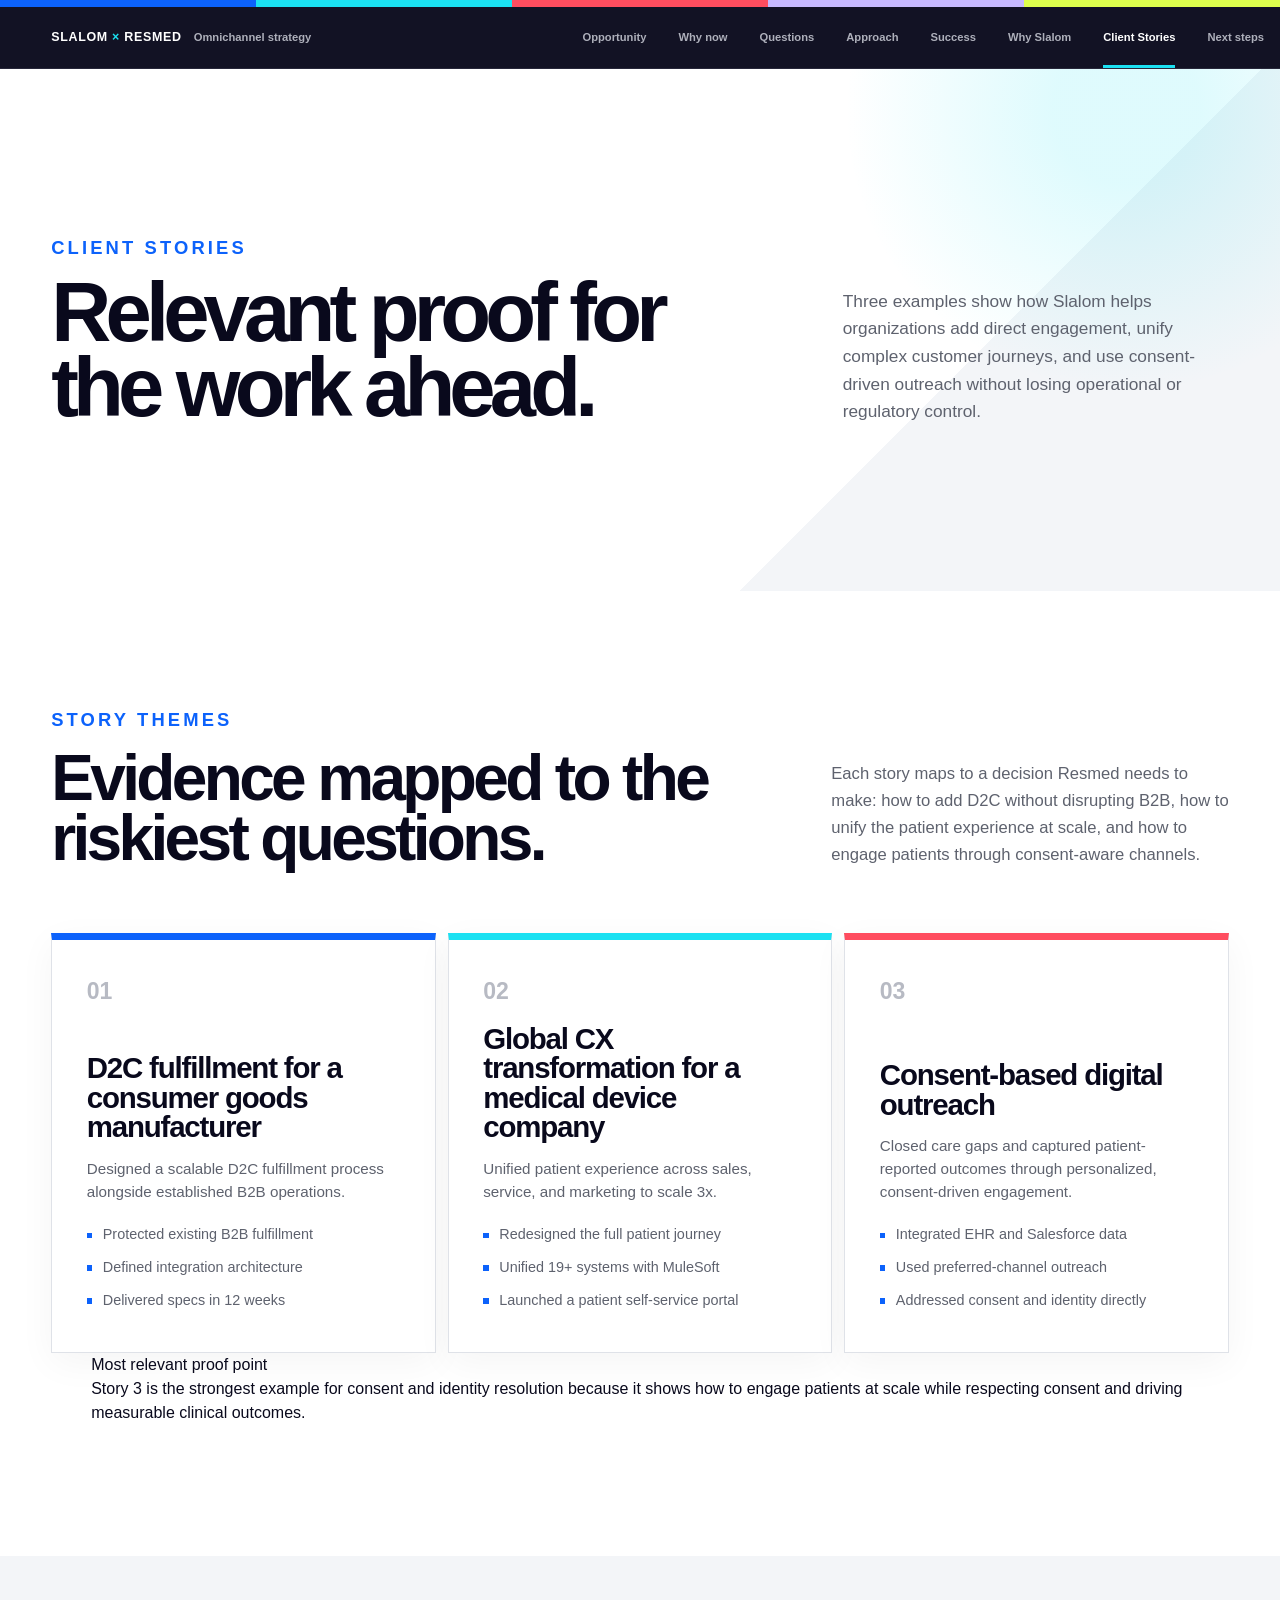
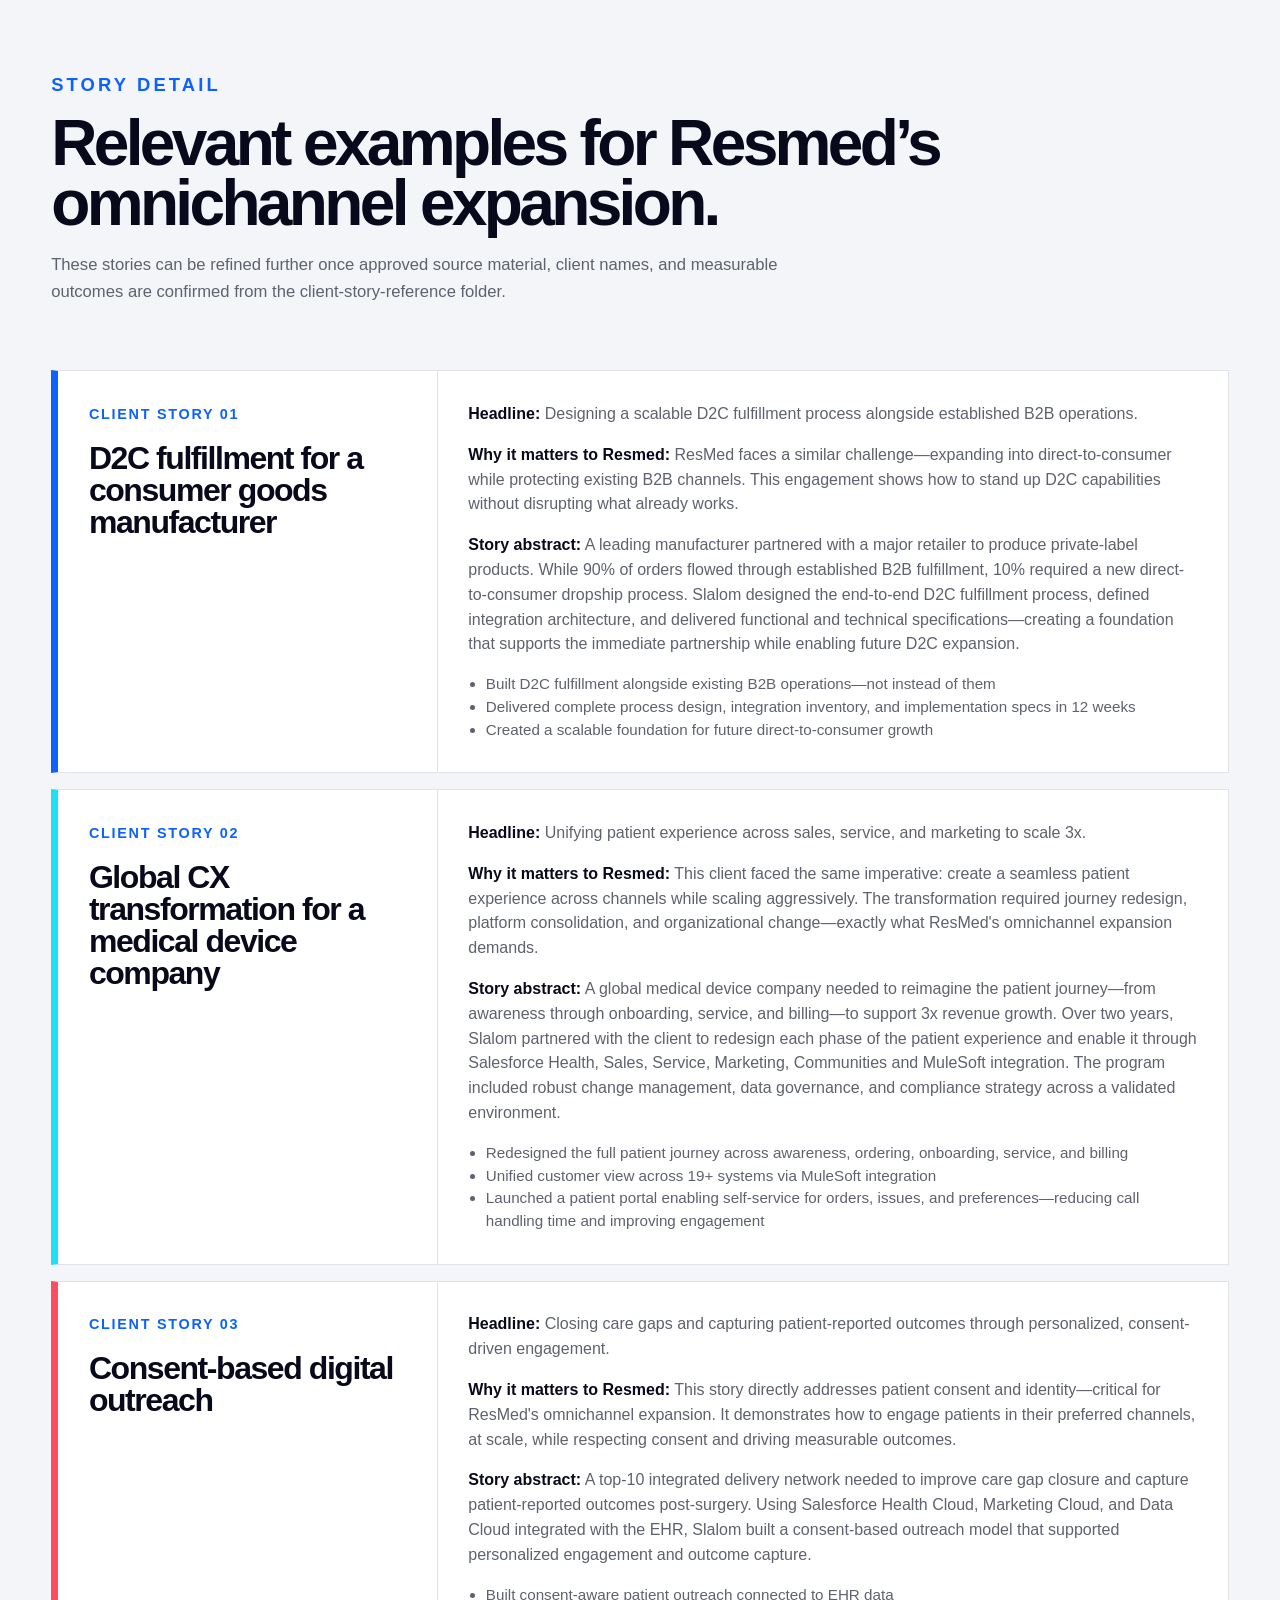
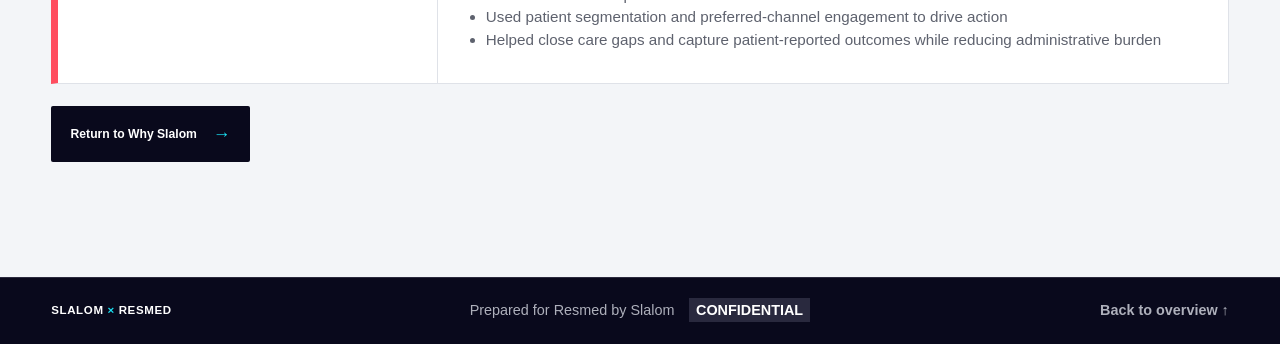
==== client-stories.html @ 2d3248ee "Added client stories section - stubbed in." ====
<!doctype html>
<html lang="en">
  <head>
    <meta charset="UTF-8" />
    <meta name="viewport" content="width=device-width, initial-scale=1.0" />
    <meta name="theme-color" content="#09091c" />
    <link rel="icon" href="og.png" type="image/png" />
    <meta
      name="description"
      content="Relevant Slalom client stories for Resmed's omnichannel sleep health strategy."
    />
    <meta property="og:title" content="Client Stories | Resmed Omnichannel Strategy" />
    <meta
      property="og:description"
      content="Relevant Slalom experience in identity, consent, direct engagement, and connected patient journeys."
    />
    <meta property="og:type" content="website" />
    <meta property="og:image" content="og.png" />
    <meta name="twitter:card" content="summary_large_image" />
    <meta name="twitter:title" content="Client Stories | Resmed Omnichannel Strategy" />
    <meta
      name="twitter:description"
      content="Relevant Slalom experience in identity, consent, direct engagement, and connected patient journeys."
    />
    <meta name="twitter:image" content="og.png" />
    <title>Client Stories | Resmed Omnichannel Strategy</title>
    <link rel="stylesheet" href="styles.css" />
  </head>
  <body>
    <a class="skip-link" href="#main-content">Skip to content</a>
    <div class="brand-bars" aria-hidden="true"><i></i><i></i><i></i><i></i><i></i></div>
    <div class="scroll-progress" aria-hidden="true"><span></span></div>

    <header class="site-header">
      <a class="brand-lockup" href="index.html#opportunity" aria-label="Slalom and Resmed proposal home">
        <strong>Slalom <span>×</span> Resmed</strong>
        <small>Omnichannel strategy</small>
      </a>
      <nav class="site-nav" aria-label="Proposal sections">
        <a href="index.html#opportunity">Opportunity</a>
        <a href="index.html#why-now">Why now</a>
        <a href="index.html#strategic-questions">Questions</a>
        <a href="index.html#approach">Approach</a>
        <a href="index.html#success">Success</a>
        <a href="index.html#why-slalom">Why Slalom</a>
        <a href="#client-stories" class="active">Client Stories</a>
        <a href="index.html#next-steps">Next steps</a>
      </nav>
    </header>

    <main id="main-content">
      <section class="stories-hero section" id="client-stories" data-section>
        <div class="shell stories-hero-grid">
          <div class="reveal">
            <p class="eyebrow">Client stories</p>
            <h1>Relevant proof for the work ahead.</h1>
          </div>
          <p class="stories-hero-lede reveal">
            Three examples show how Slalom helps organizations add direct engagement, unify complex customer journeys, and use consent-driven outreach without losing operational or regulatory control.
          </p>
        </div>
      </section>

      <section class="section story-index">
        <div class="shell">
          <header class="section-heading section-heading-wide reveal">
            <div><p class="eyebrow">Story themes</p><h2>Evidence mapped to the riskiest questions.</h2></div>
            <p>Each story maps to a decision Resmed needs to make: how to add D2C without disrupting B2B, how to unify the patient experience at scale, and how to engage patients through consent-aware channels.</p>
          </header>

          <div class="story-card-grid reveal">
            <article class="story-card">
              <span>01</span>
              <h3>D2C fulfillment for a consumer goods manufacturer</h3>
              <p>Designed a scalable D2C fulfillment process alongside established B2B operations.</p>
              <ul>
                <li>Protected existing B2B fulfillment</li>
                <li>Defined integration architecture</li>
                <li>Delivered specs in 12 weeks</li>
              </ul>
            </article>
            <article class="story-card">
              <span>02</span>
              <h3>Global CX transformation for a medical device company</h3>
              <p>Unified patient experience across sales, service, and marketing to scale 3x.</p>
              <ul>
                <li>Redesigned the full patient journey</li>
                <li>Unified 19+ systems with MuleSoft</li>
                <li>Launched a patient self-service portal</li>
              </ul>
            </article>
            <article class="story-card">
              <span>03</span>
              <h3>Consent-based digital outreach</h3>
              <p>Closed care gaps and captured patient-reported outcomes through personalized, consent-driven engagement.</p>
              <ul>
                <li>Integrated EHR and Salesforce data</li>
                <li>Used preferred-channel outreach</li>
                <li>Addressed consent and identity directly</li>
              </ul>
            </article>
          </div>

          <blockquote class="story-callout reveal">
            <span>Most relevant proof point</span>
            <p>Story 3 is the strongest example for consent and identity resolution because it shows how to engage patients at scale while respecting consent and driving measurable clinical outcomes.</p>
          </blockquote>
        </div>
      </section>

      <section class="section story-template">
        <div class="shell">
          <header class="section-heading reveal">
            <p class="eyebrow">Story detail</p>
            <h2>Relevant examples for Resmed’s omnichannel expansion.</h2>
            <p>These stories can be refined further once approved source material, client names, and measurable outcomes are confirmed from the client-story-reference folder.</p>
          </header>

          <div class="story-detail-list">
            <article class="story-detail reveal">
              <header><span>Client story 01</span><h3>D2C fulfillment for a consumer goods manufacturer</h3></header>
              <div>
                <p><b>Headline:</b> Designing a scalable D2C fulfillment process alongside established B2B operations.</p>
                <p><b>Why it matters to Resmed:</b> ResMed faces a similar challenge—expanding into direct-to-consumer while protecting existing B2B channels. This engagement shows how to stand up D2C capabilities without disrupting what already works.</p>
                <p><b>Story abstract:</b> A leading manufacturer partnered with a major retailer to produce private-label products. While 90% of orders flowed through established B2B fulfillment, 10% required a new direct-to-consumer dropship process. Slalom designed the end-to-end D2C fulfillment process, defined integration architecture, and delivered functional and technical specifications—creating a foundation that supports the immediate partnership while enabling future D2C expansion.</p>
                <ul><li>Built D2C fulfillment alongside existing B2B operations—not instead of them</li><li>Delivered complete process design, integration inventory, and implementation specs in 12 weeks</li><li>Created a scalable foundation for future direct-to-consumer growth</li></ul>
              </div>
            </article>
            <article class="story-detail reveal">
              <header><span>Client story 02</span><h3>Global CX transformation for a medical device company</h3></header>
              <div>
                <p><b>Headline:</b> Unifying patient experience across sales, service, and marketing to scale 3x.</p>
                <p><b>Why it matters to Resmed:</b> This client faced the same imperative: create a seamless patient experience across channels while scaling aggressively. The transformation required journey redesign, platform consolidation, and organizational change—exactly what ResMed's omnichannel expansion demands.</p>
                <p><b>Story abstract:</b> A global medical device company needed to reimagine the patient journey—from awareness through onboarding, service, and billing—to support 3x revenue growth. Over two years, Slalom partnered with the client to redesign each phase of the patient experience and enable it through Salesforce Health, Sales, Service, Marketing, Communities and MuleSoft integration. The program included robust change management, data governance, and compliance strategy across a validated environment.</p>
                <ul><li>Redesigned the full patient journey across awareness, ordering, onboarding, service, and billing</li><li>Unified customer view across 19+ systems via MuleSoft integration</li><li>Launched a patient portal enabling self-service for orders, issues, and preferences—reducing call handling time and improving engagement</li></ul>
              </div>
            </article>
            <article class="story-detail reveal">
              <header><span>Client story 03</span><h3>Consent-based digital outreach</h3></header>
              <div>
                <p><b>Headline:</b> Closing care gaps and capturing patient-reported outcomes through personalized, consent-driven engagement.</p>
                <p><b>Why it matters to Resmed:</b> This story directly addresses patient consent and identity—critical for ResMed's omnichannel expansion. It demonstrates how to engage patients in their preferred channels, at scale, while respecting consent and driving measurable outcomes.</p>
                <p><b>Story abstract:</b> A top-10 integrated delivery network needed to improve care gap closure and capture patient-reported outcomes post-surgery. Using Salesforce Health Cloud, Marketing Cloud, and Data Cloud integrated with the EHR, Slalom built a consent-based outreach model that supported personalized engagement and outcome capture.</p>
                <ul><li>Built consent-aware patient outreach connected to EHR data</li><li>Used patient segmentation and preferred-channel engagement to drive action</li><li>Helped close care gaps and capture patient-reported outcomes while reducing administrative burden</li></ul>
              </div>
            </article>
          </div>

          <a class="button button-dark story-return" href="index.html#why-slalom">Return to Why Slalom <span aria-hidden="true">→</span></a>
        </div>
      </section>
    </main>

    <footer class="site-footer">
      <div class="shell">
        <strong>Slalom <span>×</span> Resmed</strong>
        <p>Prepared for Resmed by Slalom <i>Confidential</i></p>
        <a href="index.html#opportunity">Back to overview ↑</a>
      </div>
    </footer>

    <script src="script.js"></script>
  </body>
</html>
---- styles.css ----
:root {
  --ink: #09091c;
  --ink-soft: #232338;
  --blue: #0c62fb;
  --blue-dark: #002faf;
  --cyan: #1be1f2;
  --coral: #ff4d5f;
  --purple: #c7b9ff;
  --lime: #deff4d;
  --paper: #ffffff;
  --cloud: #f3f5f8;
  --line: #dfe2e8;
  --muted: #5e626e;
  --muted-light: #aeb0bb;
  --display: "Avenir Next", "Avenir Next LT Pro", Avenir, Inter, Arial, sans-serif;
  --body: "Avenir Next", "Avenir Next LT Pro", Avenir, Inter, Arial, sans-serif;
  --shell: 1480px;
  --gutter: clamp(1.25rem, 4vw, 4.75rem);
  --section: clamp(5.25rem, 9vw, 9rem);
  --shadow: 0 18px 50px rgba(9, 9, 28, 0.08);
}

*,
*::before,
*::after {
  box-sizing: border-box;
}

html {
  scroll-behavior: smooth;
  scroll-padding-top: 90px;
}

body {
  margin: 0;
  min-width: 320px;
  background: var(--paper);
  color: var(--ink);
  font-family: var(--body);
  line-height: 1.5;
  -webkit-font-smoothing: antialiased;
  text-rendering: optimizeLegibility;
}

body,
button {
  font-family: var(--body);
}

h1,
h2,
h3,
h4,
p,
blockquote,
dl,
dd,
ol,
ul {
  margin-top: 0;
}

h1,
h2,
h3,
h4 {
  font-family: var(--display);
}

a {
  color: inherit;
}

button,
a {
  -webkit-tap-highlight-color: transparent;
}

button:focus-visible,
a:focus-visible {
  outline: 3px solid var(--cyan);
  outline-offset: 4px;
}

.skip-link {
  position: fixed;
  z-index: 1000;
  top: 14px;
  left: 14px;
  transform: translateY(-150%);
  padding: 0.7rem 1rem;
  background: var(--paper);
  color: var(--ink);
  font-weight: 800;
}

.skip-link:focus {
  transform: translateY(0);
}

.shell {
  width: min(var(--shell), 100%);
  margin-inline: auto;
  padding-inline: var(--gutter);
}

.brand-bars {
  height: 7px;
  display: grid;
  grid-template-columns: repeat(5, 1fr);
}

.brand-bars i:nth-child(1) { background: var(--blue); }
.brand-bars i:nth-child(2) { background: var(--cyan); }
.brand-bars i:nth-child(3) { background: var(--coral); }
.brand-bars i:nth-child(4) { background: var(--purple); }
.brand-bars i:nth-child(5) { background: var(--lime); }

.scroll-progress {
  position: fixed;
  z-index: 110;
  top: 0;
  left: 0;
  right: 0;
  height: 3px;
  pointer-events: none;
}

.scroll-progress span {
  display: block;
  width: 0;
  height: 100%;
  background: var(--cyan);
}

.site-header {
  position: sticky;
  z-index: 100;
  top: 0;
  min-height: 62px;
  display: flex;
  align-items: stretch;
  justify-content: space-between;
  gap: 2rem;
  padding-left: var(--gutter);
  background: rgba(9, 9, 28, 0.96);
  color: var(--paper);
  border-bottom: 1px solid #27273a;
  backdrop-filter: blur(16px);
}

.brand-lockup {
  flex: 0 0 auto;
  display: flex;
  align-items: baseline;
  gap: 0.75rem;
  align-self: center;
  color: var(--paper);
  text-decoration: none;
}

.brand-lockup strong {
  font-size: 0.78rem;
  letter-spacing: 0.055em;
  text-transform: uppercase;
}

.brand-lockup strong span,
.site-footer strong span {
  color: var(--cyan);
}

.brand-lockup small {
  color: var(--muted-light);
  font-size: 0.7rem;
  font-weight: 700;
}

.site-nav {
  min-width: 0;
  display: flex;
  align-items: stretch;
  overflow-x: auto;
  scrollbar-width: none;
}

.site-nav::-webkit-scrollbar { display: none; }

.site-nav a {
  position: relative;
  flex: 0 0 auto;
  display: grid;
  place-items: center;
  padding: 0 1rem;
  color: var(--muted-light);
  font-size: 0.7rem;
  font-weight: 800;
  text-decoration: none;
  white-space: nowrap;
}

.site-nav a::after {
  content: "";
  position: absolute;
  right: 1rem;
  bottom: 0;
  left: 1rem;
  height: 3px;
  background: transparent;
}

.site-nav a:hover,
.site-nav a.active {
  color: var(--paper);
}

.site-nav a.active::after {
  background: var(--cyan);
}

.eyebrow {
  margin-bottom: 0.9rem;
  color: var(--blue);
  font-size: 1.15rem;
  font-weight: 900;
  letter-spacing: 0.17em;
  text-transform: uppercase;
}

.eyebrow-light {
  color: var(--cyan);
}

.button {
  min-height: 48px;
  display: inline-flex;
  align-items: center;
  justify-content: center;
  gap: 1rem;
  padding: 0.85rem 1.15rem;
  border: 1px solid transparent;
  border-radius: 2px;
  font-size: 0.76rem;
  font-weight: 900;
  text-decoration: none;
  cursor: pointer;
  transition: transform 180ms ease, background 180ms ease, color 180ms ease;
}

.button span {
  font-size: 1.1rem;
  transition: transform 180ms ease;
}

.button:hover { transform: translateY(-2px); }
.button:hover span { transform: translateX(4px); }
.button-dark { background: var(--ink); color: var(--paper); }
.button-dark span { color: var(--cyan); }
.button-dark:hover { background: var(--ink-soft); }
.button-light { background: var(--paper); color: var(--ink); }
.button-light span { color: var(--blue); }
.button-outline { border-color: #515166; background: transparent; color: var(--paper); }
.button-outline:hover { border-color: var(--cyan); }

.hero {
  min-height: calc(100svh - 69px);
  display: grid;
  grid-template-columns: minmax(0, 1.1fr) minmax(360px, 0.7fr);
  align-items: center;
  gap: clamp(3rem, 7vw, 7rem);
  padding-top: clamp(4.5rem, 9vh, 8rem);
  padding-bottom: clamp(4rem, 8vh, 7rem);
}

.opportunity {
  background:
    radial-gradient(circle at 88% 8%, rgba(27, 225, 242, 0.14) 0 6%, transparent 23%),
    linear-gradient(135deg, #fff 0 72%, #f3f5f8 72%);
}

.hero-copy {
  max-width: 850px;
}

.hero h1 {
  max-width: 880px;
  margin-bottom: 1.6rem;
  font-size: clamp(3.8rem, 7.2vw, 8.2rem);
  font-weight: 850;
  line-height: 0.86;
  letter-spacing: -0.077em;
}

.hero h1 span {
  color: var(--blue);
}

.hero-lede {
  max-width: 720px;
  margin-bottom: 1.9rem;
  color: #555965;
  font-size: clamp(1.08rem, 1.55vw, 1.45rem);
  line-height: 1.52;
}

.hero-image {
  width: 100%;
  max-width: 720px;
  justify-self: end;
  display: block;
  box-shadow: 22px 22px 0 var(--cyan);
}

.journey-stage {
  padding-top: var(--section);
  padding-bottom: var(--section);
}

.section {
  padding-block: var(--section);
}

.section-heading {
  max-width: 1000px;
  margin-bottom: clamp(2.5rem, 5vw, 4.5rem);
}

.section-heading h2,
.market-pulse h2,
.next-copy h2 {
  margin-bottom: 1.2rem;
  font-size: clamp(2.9rem, 5vw, 5.6rem);
  line-height: 0.94;
  letter-spacing: -0.057em;
}

.section-heading > p:last-child,
.section-heading-wide > p {
  max-width: 780px;
  margin-bottom: 0;
  color: var(--muted);
  font-size: clamp(1.02rem, 1.3vw, 1.25rem);
  line-height: 1.62;
}

.section-heading-wide {
  max-width: none;
  display: grid;
  grid-template-columns: minmax(0, 1.15fr) minmax(320px, 0.65fr);
  align-items: end;
  gap: clamp(2rem, 6vw, 6rem);
}

.section-heading-wide h2 {
  margin-bottom: 0;
}

.journey-legend {
  display: flex;
  justify-content: flex-end;
  gap: 1.4rem;
  margin-bottom: 1rem;
  color: var(--muted);
  font-size: 0.85rem;
  font-weight: 800;
}

.journey-legend span {
  display: inline-flex;
  align-items: center;
  gap: 0.5rem;
}

.journey-legend i {
  width: 0.65rem;
  height: 0.65rem;
}

.legend-resmed { background: var(--blue); }
.legend-partner { background: var(--purple); }

.journey-grid {
  list-style: none;
  display: grid;
  grid-template-columns: repeat(7, minmax(165px, 1fr));
  gap: 0.45rem;
  margin: 0;
  padding: 0;
}

.journey-card {
  position: relative;
  min-height: 300px;
  display: flex;
  flex-direction: column;
  padding: 1.25rem;
  background: var(--paper);
  border: 1px solid var(--line);
  border-top: 6px solid var(--blue);
  box-shadow: 0 9px 28px rgba(9, 9, 28, 0.05);
  transition: transform 180ms ease, box-shadow 180ms ease;
}

.journey-card.owner-partner { border-top-color: var(--purple); }
.journey-card:hover { transform: translateY(-4px); box-shadow: var(--shadow); }

.journey-number {
  margin-bottom: auto;
  color: #bcc0c9;
  font-size: 0.72rem;
  font-weight: 900;
  letter-spacing: 0.08em;
}

.journey-card small {
  display: block;
  margin-bottom: 0.45rem;
  color: var(--blue);
  font-size: 0.54rem;
  font-weight: 900;
  letter-spacing: 0.12em;
  text-transform: uppercase;
}

.journey-card.owner-partner small { color: #6d54d6; }

.journey-card h3 {
  margin-bottom: 0.7rem;
  font-size: clamp(1rem, 1.15vw, 1.25rem);
  line-height: 1.08;
  letter-spacing: -0.025em;
}

.journey-card p {
  margin-bottom: 0;
  color: var(--muted);
  font-size: 0.76rem;
  line-height: 1.48;
}

.insight-band {
  display: grid;
  grid-template-columns: auto 1fr;
  align-items: center;
  gap: 2rem;
  margin: 2rem 0 0;
  padding: 1.5rem 1.8rem;
  background: var(--cloud);
  border-left: 7px solid var(--blue);
}

.insight-band span {
  color: var(--blue);
  font-size: 0.67rem;
  font-weight: 900;
  letter-spacing: 0.12em;
  text-transform: uppercase;
}

.insight-band p {
  margin: 0;
  font-size: clamp(1rem, 1.35vw, 1.3rem);
  font-weight: 750;
  line-height: 1.4;
}

.market-pulse {
  padding-block: clamp(4.5rem, 7vw, 7rem);
  background: var(--ink);
  color: var(--paper);
}

.market-pulse-grid {
  display: grid;
  grid-template-columns: minmax(250px, 0.45fr) minmax(0, 1fr);
  gap: clamp(2.5rem, 7vw, 7rem);
}

.market-pulse h2 {
  margin-bottom: 1rem;
  font-size: clamp(2.6rem, 4vw, 4.6rem);
}

.market-pulse-intro > p:last-child {
  margin-bottom: 0;
  color: var(--muted-light);
}

.market-data {
  display: grid;
  grid-template-columns: repeat(3, 1fr);
  margin: 0;
}

.market-data div {
  min-height: 140px;
  padding: 1.2rem;
  border-top: 1px solid #3a3a4c;
  border-right: 1px solid #3a3a4c;
}

.market-data div:nth-child(3n) { border-right: 0; }
.market-data div:nth-last-child(-n + 3) { border-bottom: 1px solid #3a3a4c; }

.market-data dt {
  color: var(--cyan);
  font-size: clamp(1.8rem, 3vw, 3rem);
  font-weight: 850;
  line-height: 1;
}

.market-data dd {
  margin-top: 0.65rem;
  color: #c6c7cf;
  font-size: 0.78rem;
  line-height: 1.4;
}

.market-note {
  grid-column: 2;
  margin: -1.5rem 0 0;
  color: #888b97;
  font-size: 0.72rem;
}

.imperative {
  background: var(--paper);
}

.force-grid {
  display: grid;
  grid-template-columns: repeat(3, 1fr);
  gap: 0.75rem;
}

.force-card {
  min-height: 430px;
  padding: clamp(1.8rem, 3vw, 3rem);
  background: var(--paper);
  border: 1px solid var(--line);
  border-top: 7px solid var(--blue);
  box-shadow: 0 10px 35px rgba(9, 9, 28, 0.045);
}

.force-card:nth-child(2) { border-top-color: var(--cyan); }
.force-card:nth-child(3) { border-top-color: var(--coral); }

.card-index {
  display: block;
  margin-bottom: clamp(3rem, 6vw, 6rem);
  color: #b7bac3;
  font-size: 2.16rem;
  font-weight: 900;
}

.force-card h3 {
  margin-bottom: 1rem;
  font-size: clamp(1.8rem, 2.6vw, 3rem);
  line-height: 1;
  letter-spacing: -0.045em;
}

.force-card p {
  color: var(--muted);
  font-size: 0.88rem;
}

.force-card .card-lede {
  color: var(--ink);
  font-size: 1.02rem;
  font-weight: 750;
}

.inflection {
  margin-top: clamp(3.5rem, 7vw, 7rem);
}

.inflection-heading,
.week-plan-heading {
  display: flex;
  align-items: baseline;
  gap: 1.4rem;
  margin-bottom: 1.4rem;
}

.inflection-heading {
  flex-direction: column;
  align-items: flex-start;
  gap: 0.4rem;
  text-align: left;
}

.inflection-heading span,
.week-plan-heading span {
  color: var(--blue);
  font-size: 1.32rem;
  font-weight: 900;
  letter-spacing: 0.14em;
  text-transform: uppercase;
}

.inflection-heading strong,
.week-plan-heading strong {
  font-size: clamp(1.35rem, 2vw, 2rem);
  letter-spacing: -0.03em;
}

.inflection-track {
  list-style: none;
  display: grid;
  grid-template-columns: repeat(6, 1fr);
  margin: 0;
  padding: 0;
  border-top: 1px solid var(--line);
}

.inflection-track li {
  position: relative;
  min-height: 150px;
  display: grid;
  align-content: start;
  gap: 0.85rem;
  padding: 1.4rem 1.2rem 1rem 0;
}

.inflection-track li::before {
  content: "";
  position: absolute;
  top: -5px;
  left: 0;
  width: 9px;
  height: 9px;
  border-radius: 50%;
  background: #c4c7cf;
}

.inflection-track li.current {
  margin-top: -7px;
  padding: 1.8rem 1.2rem 1rem;
  background: var(--ink);
  color: var(--paper);
  border-top: 7px solid var(--cyan);
}

.inflection-track li.current::before { display: none; }
.inflection-track b { color: var(--blue); font-size: 0.78rem; }
.inflection-track .current b { color: var(--cyan); }
.inflection-track span { color: var(--muted); font-size: 0.74rem; line-height: 1.4; }
.inflection-track .current span { color: #d0d1d7; }
.inflection-track li:last-child { margin-left: 1.25rem; }

.questions {
  background: var(--cloud);
}

.question-layout {
  display: grid;
  grid-template-columns: minmax(270px, 0.34fr) minmax(0, 1fr);
  align-items: start;
  gap: clamp(1.5rem, 4vw, 4rem);
}

.question-thesis {
  position: sticky;
  top: 105px;
  padding: 2rem;
  background: var(--ink);
  color: var(--paper);
  box-shadow: 16px 16px 0 var(--cyan);
}

.question-thesis > span {
  color: var(--cyan);
  font-size: 0.64rem;
  font-weight: 900;
  letter-spacing: 0.13em;
  text-transform: uppercase;
}

.question-thesis > p {
  margin: 1rem 0 2.1rem;
  font-size: clamp(1.2rem, 2vw, 1.8rem);
  font-weight: 750;
  line-height: 1.3;
  letter-spacing: -0.02em;
}

.domain-loop {
  display: grid;
  gap: 0.45rem;
}

.domain-loop i {
  display: flex;
  align-items: center;
  justify-content: space-between;
  color: #c8c9d0;
  font-size: 0.75rem;
  font-style: normal;
  font-weight: 800;
}

.domain-loop i::after {
  content: "→";
  color: var(--cyan);
}

.domain-list {
  display: grid;
  gap: 1rem;
}

.domain {
  --domain-accent: var(--blue);
  background: var(--paper);
  border: 1px solid var(--line);
  border-top: 7px solid var(--domain-accent);
}

.domain-cyan { --domain-accent: var(--cyan); }
.domain-purple { --domain-accent: #8e79ec; }
.domain-coral { --domain-accent: var(--coral); }

.domain > header {
  min-height: 135px;
  display: grid;
  grid-template-columns: auto 1fr;
  align-items: center;
  gap: 1.5rem;
  padding: 1.7rem 2rem;
  border-bottom: 1px solid var(--line);
}

.domain > header > span {
  color: var(--domain-accent);
  font-size: clamp(2.5rem, 5vw, 5rem);
  font-weight: 850;
  line-height: 1;
}

.domain header p {
  margin-bottom: 0.2rem;
  color: var(--muted);
  font-size: 0.67rem;
  font-weight: 850;
  letter-spacing: 0.08em;
  text-transform: uppercase;
}

.domain header h3 {
  margin-bottom: 0;
  font-size: clamp(2rem, 3vw, 3.2rem);
  line-height: 1;
  letter-spacing: -0.05em;
}

.domain-body {
  display: grid;
  grid-template-columns: minmax(0, 0.9fr) minmax(0, 1.1fr);
}

.domain-body > div {
  padding: 2rem;
}

.domain-questions {
  background: #fafbfc;
  border-right: 1px solid var(--line);
}

.domain h4 {
  margin-bottom: 1.2rem;
  color: var(--domain-accent);
  font-size: 0.9rem;
  letter-spacing: 0.12em;
  text-transform: uppercase;
}

.domain ul {
  list-style: none;
  margin: 0;
  padding: 0;
}

.domain-questions li {
  position: relative;
  padding: 1rem 0 1rem 2rem;
  border-top: 1px solid var(--line);
  font-size: clamp(0.95rem, 1.2vw, 1.12rem);
  font-weight: 750;
  line-height: 1.4;
}

.domain-questions li::before {
  content: "?";
  position: absolute;
  left: 0;
  color: var(--domain-accent);
  font-weight: 900;
}

.domain-considerations ul {
  display: grid;
  grid-template-columns: repeat(2, 1fr);
  gap: 0.9rem 1.2rem;
}

.domain-considerations li {
  color: var(--muted);
  font-size: 0.76rem;
  line-height: 1.45;
}

.domain-considerations b {
  display: block;
  margin-bottom: 0.2rem;
  color: var(--ink);
  font-size: 0.72rem;
}

.connection-statement,
.success-statement {
  margin: clamp(2.5rem, 5vw, 5rem) 0 0;
  padding: clamp(1.5rem, 3vw, 2.5rem);
  background: var(--ink);
  color: var(--paper);
  border-left: 7px solid var(--cyan);
  font-size: clamp(1.2rem, 2vw, 1.9rem);
  font-weight: 650;
  line-height: 1.35;
  letter-spacing: -0.025em;
}

.approach {
  background: var(--paper);
}

.phase-roadmap {
  list-style: none;
  display: grid;
  grid-template-columns: 1.15fr 1fr 1fr;
  gap: 0.75rem;
  margin: 0;
  padding: 0;
}

.phase {
  min-height: 330px;
  display: flex;
  flex-direction: column;
  padding: clamp(1.6rem, 2.5vw, 2.6rem);
  background: var(--cloud);
  border-top: 7px solid #c7c9d1;
}

.phase.active {
  background: var(--ink);
  color: var(--paper);
  border-top-color: var(--blue);
  box-shadow: 18px 18px 0 var(--cyan);
}

.phase > span {
  color: var(--blue);
  font-size: 1.32rem;
  font-weight: 900;
  letter-spacing: 0.13em;
  text-transform: uppercase;
}

.phase.active > span { color: var(--cyan); }

.phase > b {
  margin-top: 0.35rem;
  color: var(--muted);
  font-size: 0.72rem;
}

.phase.active > b { color: var(--muted-light); }

.phase h3 {
  margin: auto 0 1rem;
  font-size: clamp(1.6rem, 2.5vw, 2.7rem);
  line-height: 1;
  letter-spacing: -0.04em;
}

.phase p {
  color: var(--muted);
  font-size: 0.85rem;
}

.phase.active p { color: #c6c7cf; }

.phase em {
  color: var(--blue);
  font-size: 1.15rem;
  font-style: normal;
  font-weight: 700;
  text-transform: uppercase;
}

.phase.active em { color: var(--cyan); }

.phase-one {
  margin-top: clamp(5rem, 9vw, 9rem);
}

.phase-one-header {
  display: grid;
  grid-template-columns: 1fr minmax(280px, 0.55fr);
  align-items: end;
  gap: 4rem;
  margin-bottom: 2rem;
}

.phase-one-header span,
.outcome-panel > span,
.future-phase > span,
.team-heading > span,
.ways-working > span,
.closing-note > span {
  color: var(--blue);
  font-size: 1.32rem;
  font-weight: 900;
  letter-spacing: 0.13em;
  text-transform: uppercase;
}

.phase-one-header h3 {
  margin: 0.35rem 0 0;
  font-size: clamp(2.4rem, 4vw, 4.5rem);
  line-height: 0.96;
  letter-spacing: -0.05em;
}

.phase-one-header > p {
  margin-bottom: 0;
  color: var(--muted);
  font-size: 1.02rem;
}

.workstream-grid {
  display: grid;
  grid-template-columns: repeat(4, 1fr);
  gap: 0.7rem;
}

.workstream {
  min-height: 300px;
  padding: 1.5rem;
  background: var(--paper);
  border: 1px solid var(--line);
  border-top: 6px solid var(--blue);
}

.workstream:nth-child(2) { border-top-color: var(--cyan); }
.workstream:nth-child(3) { border-top-color: var(--purple); }
.workstream:nth-child(4) { border-top-color: var(--coral); }

.workstream > span {
  display: block;
  margin-bottom: 4.5rem;
  color: #babdc5;
  font-size: 0.7rem;
  font-weight: 900;
}

.workstream h4 {
  margin-bottom: 1rem;
  font-size: 1.25rem;
  line-height: 1.15;
  letter-spacing: -0.025em;
}

.workstream ul,
.outcome-panel ul,
.future-phase ul,
.difference ul,
.ways-working ul {
  list-style: none;
  margin: 0;
  padding: 0;
}

.workstream li,
.outcome-panel li,
.future-phase li,
.difference li,
.ways-working li {
  position: relative;
  padding: 0.38rem 0 0.38rem 1rem;
  color: var(--muted);
  font-size: 0.76rem;
}

.workstream li::before,
.future-phase li::before,
.difference li::before,
.ways-working li::before {
  content: "";
  position: absolute;
  top: 0.85rem;
  left: 0;
  width: 0.34rem;
  height: 0.34rem;
  background: var(--blue);
}

.outcome-panel {
  display: grid;
  grid-template-columns: 180px 1fr;
  gap: 2rem;
  margin-top: 0.7rem;
  padding: clamp(1.7rem, 3vw, 2.8rem);
  background: var(--blue);
  color: var(--paper);
}

.outcome-panel > span { color: var(--paper); }

.outcome-panel ul {
  display: grid;
  grid-template-columns: repeat(3, 1fr);
  gap: 1rem 2rem;
}

.outcome-panel li {
  color: var(--paper);
  font-size: 0.82rem;
  font-weight: 750;
}

.outcome-panel li::before {
  content: "✓";
  position: absolute;
  left: 0;
  color: var(--lime);
}

.week-plan {
  margin-top: clamp(5rem, 9vw, 9rem);
}

.week-grid {
  list-style: none;
  display: grid;
  grid-template-columns: repeat(4, 1fr);
  gap: 0;
  margin: 0;
  padding: 0;
  border-top: 1px solid var(--line);
}

.week-grid li {
  position: relative;
  min-height: 230px;
  padding: 2rem 2rem 1.5rem 0;
}

.week-grid li::before {
  content: "";
  position: absolute;
  top: -5px;
  left: 0;
  width: 9px;
  height: 9px;
  border-radius: 50%;
  background: var(--blue);
}

.week-grid span {
  color: var(--blue);
  font-size: 0.9rem;
  font-weight: 900;
}

.week-grid h4 {
  margin: 2.7rem 0 0.7rem;
  font-size: clamp(1.5rem, 2.5vw, 2.4rem);
  letter-spacing: -0.04em;
}

.week-grid p {
  color: var(--muted);
  font-size: 0.78rem;
}

.future-phases {
  display: grid;
  gap: 0.8rem;
}

.future-phase {
  display: grid;
  grid-template-columns: minmax(170px, 0.3fr) minmax(0, 1fr) minmax(0, 0.85fr);
  gap: 2rem;
  padding: clamp(1.7rem, 3vw, 2.7rem);
  background: var(--cloud);
  border-top: 5px solid #c8cad2;
}

.future-phase h4 {
  margin-bottom: 0.65rem;
  font-size: 1.15rem;
}

.future-phase p {
  margin-bottom: 0;
  color: var(--muted);
  font-size: 0.8rem;
}

.future-phase li { padding-block: 0.2rem; }

.success {
  background: var(--cloud);
}

.metric-list {
  display: grid;
  gap: 0.75rem;
}

.metric {
  display: grid;
  grid-template-columns: minmax(320px, 0.7fr) minmax(0, 1fr);
  background: var(--paper);
  border: 1px solid var(--line);
  border-left: 7px solid var(--blue);
}

.metric:nth-child(2) { border-left-color: var(--cyan); }
.metric:nth-child(3) { border-left-color: var(--purple); }
.metric:nth-child(4) { border-left-color: var(--coral); }
.metric:nth-child(5) { border-left-color: var(--lime); }

.metric > header,
.metric > div {
  padding: clamp(1.5rem, 2.5vw, 2.5rem);
}

.metric > header {
  display: grid;
  grid-template-columns: auto 1fr;
  gap: 1.4rem;
  border-right: 1px solid var(--line);
}

.metric header > span {
  color: var(--blue);
  font-size: 0.72rem;
  font-weight: 900;
}

.metric h3 {
  margin-bottom: 0.5rem;
  font-size: clamp(1.6rem, 2.7vw, 2.7rem);
  line-height: 1;
  letter-spacing: -0.04em;
}

.metric header p {
  margin-bottom: 0;
  color: var(--muted);
  font-size: 0.82rem;
}

.metric > div > p {
  margin-bottom: 1.2rem;
  color: var(--muted);
  font-size: 0.82rem;
}

.metric ul {
  list-style: none;
  display: grid;
  grid-template-columns: repeat(2, 1fr);
  gap: 0.7rem 1.5rem;
  margin: 0;
  padding: 0;
}

.metric li {
  position: relative;
  padding-left: 1rem;
  font-size: 1.125rem;
  font-weight: 500;
}

.metric li::before {
  content: "";
  position: absolute;
  top: 0.68rem;
  left: 0;
  width: 0.35rem;
  height: 0.35rem;
  background: var(--blue);
}

.success-statement {
  background: var(--blue);
  border-left-color: var(--lime);
}

.proof-strip {
  background: var(--cloud);
}

.proof-grid {
  display: grid;
  grid-template-columns: repeat(3, 1fr);
  gap: 0.75rem;
}

.proof-card {
  min-height: 315px;
  display: flex;
  flex-direction: column;
  padding: clamp(1.6rem, 2.7vw, 2.6rem);
  background: var(--paper);
  border: 1px solid var(--line);
  border-top: 7px solid var(--blue);
  box-shadow: 0 10px 35px rgba(9, 9, 28, 0.045);
}

.proof-card:nth-child(2) { border-top-color: var(--cyan); }
.proof-card:nth-child(3) { border-top-color: var(--coral); }

.proof-card span {
  margin-bottom: auto;
  color: #b7bac3;
  font-size: 1.44rem;
  font-weight: 900;
}

.proof-card h3 {
  margin-bottom: 0.9rem;
  font-size: clamp(1.55rem, 2.2vw, 2.4rem);
  line-height: 1;
  letter-spacing: -0.04em;
}

.proof-card p {
  margin-bottom: 0;
  color: var(--muted);
  font-size: 0.95rem;
  line-height: 1.5;
}

.proof-link {
  margin-top: 1.4rem;
}

.stories-hero {
  min-height: 58svh;
  display: grid;
  align-items: center;
  background:
    radial-gradient(circle at 88% 8%, rgba(27, 225, 242, 0.14) 0 6%, transparent 23%),
    linear-gradient(135deg, #fff 0 70%, #f3f5f8 70%);
}

.stories-hero-grid {
  display: grid;
  grid-template-columns: minmax(0, 1fr) minmax(320px, 0.55fr);
  align-items: end;
  gap: clamp(2.5rem, 7vw, 7rem);
}

.stories-hero h1 {
  max-width: 900px;
  margin-bottom: 0;
  font-size: clamp(3.4rem, 6.5vw, 7.2rem);
  font-weight: 850;
  line-height: 0.9;
  letter-spacing: -0.07em;
}

.stories-hero-lede {
  margin-bottom: 0;
  color: var(--muted);
  font-size: clamp(1.05rem, 1.35vw, 1.3rem);
  line-height: 1.6;
}

.story-index {
  background: var(--paper);
}

.story-card-grid {
  display: grid;
  grid-template-columns: repeat(3, 1fr);
  gap: 0.75rem;
}

.story-card {
  min-height: 420px;
  display: flex;
  flex-direction: column;
  padding: clamp(1.7rem, 2.7vw, 2.8rem);
  background: var(--paper);
  border: 1px solid var(--line);
  border-top: 7px solid var(--blue);
  box-shadow: 0 10px 35px rgba(9, 9, 28, 0.045);
}

.story-card:nth-child(2) { border-top-color: var(--cyan); }
.story-card:nth-child(3) { border-top-color: var(--coral); }

.story-card > span {
  margin-bottom: auto;
  color: #b7bac3;
  font-size: 1.44rem;
  font-weight: 900;
}

.story-card h3 {
  margin-bottom: 1rem;
  font-size: clamp(1.65rem, 2.3vw, 2.6rem);
  line-height: 1;
  letter-spacing: -0.04em;
}

.story-card p {
  color: var(--muted);
  font-size: 0.95rem;
}

.story-card ul,
.story-detail-list {
  list-style: none;
  margin: 0;
  padding: 0;
}

.story-card li {
  position: relative;
  padding: 0.35rem 0 0.35rem 1rem;
  color: var(--muted);
  font-size: 0.9rem;
}

.story-card li::before {
  content: "";
  position: absolute;
  top: 0.88rem;
  left: 0;
  width: 0.34rem;
  height: 0.34rem;
  background: var(--blue);
}

.story-template {
  background: var(--cloud);
}

.story-detail-list {
  display: grid;
  gap: 1rem;
}

.story-detail {
  display: grid;
  grid-template-columns: minmax(240px, 0.48fr) minmax(0, 1fr);
  background: var(--paper);
  border: 1px solid var(--line);
  border-left: 7px solid var(--blue);
}

.story-detail:nth-child(2) { border-left-color: var(--cyan); }
.story-detail:nth-child(3) { border-left-color: var(--coral); }

.story-detail header,
.story-detail > div {
  padding: clamp(1.4rem, 2.4vw, 2.4rem);
}

.story-detail header {
  border-right: 1px solid var(--line);
}

.story-detail header span {
  color: var(--blue);
  font-size: 0.9rem;
  font-weight: 900;
  letter-spacing: 0.12em;
  text-transform: uppercase;
}

.story-detail h3 {
  margin: 1rem 0 0;
  font-size: clamp(1.6rem, 2.5vw, 2.8rem);
  line-height: 1;
  letter-spacing: -0.045em;
}

.story-detail p {
  color: var(--muted);
  font-size: 1rem;
  line-height: 1.55;
}

.story-detail p:last-child {
  margin-bottom: 0;
}

.story-detail b {
  color: var(--ink);
}

.story-detail ul {
  margin: 0.3rem 0 0;
  padding-left: 1.1rem;
}

.story-detail li {
  color: var(--muted);
  font-size: 0.95rem;
  line-height: 1.5;
}

.story-return {
  margin-top: 1.4rem;
}

.partner {
  background: var(--ink);
  color: var(--paper);
}

.partner .section-heading > p:last-child {
  color: var(--muted-light);
}

.difference-grid {
  display: grid;
  grid-template-columns: repeat(3, 1fr);
  gap: 0.75rem;
}

.difference {
  min-height: 510px;
  padding: clamp(1.7rem, 2.7vw, 2.8rem);
  background: #141428;
  border-top: 7px solid var(--blue);
}

.difference:nth-child(2) { border-top-color: var(--cyan); }
.difference:nth-child(3) { border-top-color: var(--coral); }

.difference > span {
  display: block;
  margin-bottom: clamp(3.5rem, 7vw, 6.5rem);
  color: var(--cyan);
  font-size: 1.44rem;
  font-weight: 900;
}

.difference h3 {
  margin-bottom: 1rem;
  font-size: clamp(1.8rem, 2.7vw, 3rem);
  line-height: 1;
  letter-spacing: -0.045em;
}

.difference p {
  color: #aeb0bb;
  font-size: 0.82rem;
}

.difference .difference-lede {
  color: var(--paper);
  font-size: 0.95rem;
  font-weight: 750;
}

.difference li { color: #c4c5cc; }
.difference li::before { background: var(--cyan); }

.team-model {
  display: grid;
  grid-template-columns: minmax(250px, 0.55fr) minmax(0, 1fr) minmax(220px, 0.52fr);
  margin-top: clamp(4rem, 7vw, 7rem);
  border: 1px solid #353548;
}

.team-heading,
.team-roles,
.ways-working {
  padding: clamp(1.7rem, 3vw, 3rem);
}

.team-heading {
  background: var(--blue);
}

.team-heading > span { color: var(--paper); }

.team-heading h3 {
  margin: 1rem 0 0;
  font-size: clamp(1.8rem, 3vw, 3.2rem);
  line-height: 1;
  letter-spacing: -0.045em;
}

.team-roles {
  margin: 0;
}

.team-roles div {
  display: grid;
  grid-template-columns: 145px 1fr;
  gap: 1rem;
  padding: 0.85rem 0;
  border-top: 1px solid #353548;
}

.team-roles dt {
  color: var(--paper);
  font-size: 0.75rem;
  font-weight: 850;
}

.team-roles dd {
  color: var(--muted-light);
  font-size: 0.72rem;
}

.ways-working {
  background: #141428;
}

.ways-working > span { color: var(--cyan); }
.ways-working ul { margin-top: 1rem; }
.ways-working li { color: #c4c5cc; }
.ways-working li::before { background: var(--cyan); }

.next-steps {
  padding-block: clamp(5rem, 10vw, 10rem);
  background: var(--blue);
  color: var(--paper);
}

.next-grid {
  display: grid;
  grid-template-columns: minmax(0, 1fr) minmax(330px, 0.55fr);
  align-items: center;
  gap: clamp(3rem, 8vw, 8rem);
}

.next-copy h2 {
  max-width: 780px;
  font-size: clamp(3.4rem, 6.5vw, 7.2rem);
}

.next-copy > p:not(.eyebrow):not(.link-note) {
  max-width: 720px;
  font-size: clamp(1rem, 1.4vw, 1.25rem);
}

.cta-row {
  display: flex;
  flex-wrap: wrap;
  align-items: center;
  gap: 0.7rem;
  margin-top: 2rem;
}

.text-link {
  min-height: 44px;
  padding: 0.5rem 0.7rem;
  border: 0;
  background: transparent;
  color: var(--paper);
  font-size: 0.74rem;
  font-weight: 850;
  text-decoration: underline;
  text-underline-offset: 4px;
  cursor: pointer;
}

.link-note {
  min-height: 1.2rem;
  margin: 1rem 0 0;
  color: #d9e5ff;
  font-size: 0.72rem;
}

.closing-note {
  position: relative;
  margin: 0;
  padding: clamp(2.2rem, 3.5vw, 3.5rem);
  background: var(--ink);
  box-shadow: 20px 20px 0 var(--cyan);
}

.closing-note::before {
  content: "";
  position: absolute;
  top: 0;
  right: 0;
  left: 0;
  height: 7px;
  background: linear-gradient(90deg, var(--coral) 0 36%, var(--purple) 36% 72%, var(--lime) 72%);
}

.closing-note > span { color: var(--cyan); }

.closing-note p {
  margin: 1.2rem 0 1.8rem;
  font-size: clamp(1.5rem, 2.6vw, 2.6rem);
  font-weight: 800;
  line-height: 1.15;
  letter-spacing: -0.035em;
}

.closing-note strong {
  color: var(--muted-light);
  font-size: 0.82rem;
  line-height: 1.5;
}

.site-footer {
  padding-block: 1.4rem;
  background: var(--ink);
  color: var(--paper);
  border-top: 1px solid #2b2b3f;
}

.site-footer .shell {
  display: grid;
  grid-template-columns: 1fr auto 1fr;
  align-items: center;
  gap: 1rem;
}

.site-footer strong {
  font-size: 0.72rem;
  letter-spacing: 0.055em;
  text-transform: uppercase;
}

.site-footer p {
  margin: 0;
  color: var(--muted-light);
  font-size: 0.9rem;
}

.site-footer i {
  margin-left: 0.65rem;
  padding: 0.25rem 0.45rem;
  background: #29293e;
  color: var(--paper);
  font-style: normal;
  font-weight: 850;
  text-transform: uppercase;
}

.site-footer a {
  justify-self: end;
  color: var(--muted-light);
  font-size: 0.9rem;
  font-weight: 800;
  text-decoration: none;
}

.reveal {
  opacity: 0;
  transform: translateY(18px);
  transition: opacity 550ms ease, transform 550ms ease;
}

.reveal.visible {
  opacity: 1;
  transform: translateY(0);
}

@media (max-width: 1180px) {
  .site-header { display: grid; gap: 0; padding: 0; }
  .brand-lockup { min-height: 54px; padding-inline: var(--gutter); }
  .site-nav { min-height: 44px; border-top: 1px solid #27273a; padding-left: calc(var(--gutter) - 1rem); }
  .site-nav a { padding-inline: 1rem; }
  .hero { grid-template-columns: 1fr; }
  .hero-image { max-width: 720px; }
  .journey-grid { overflow-x: auto; padding-bottom: 1rem; scroll-snap-type: x proximity; }
  .journey-card { min-width: 210px; scroll-snap-align: start; }
  .question-layout { grid-template-columns: 1fr; }
  .question-thesis { position: static; display: grid; grid-template-columns: minmax(0, 1fr) minmax(220px, 0.4fr); gap: 2rem; }
  .question-thesis > p { margin-bottom: 0; }
  .question-thesis > span { grid-column: 1 / -1; }
  .workstream-grid { grid-template-columns: repeat(2, 1fr); }
  .team-model { grid-template-columns: 0.8fr 1.2fr; }
  .ways-working { grid-column: 1 / -1; }
}

@media (max-width: 900px) {
  .section-heading-wide,
  .market-pulse-grid,
  .phase-one-header,
  .stories-hero-grid,
  .next-grid { grid-template-columns: 1fr; }
  .section-heading-wide { align-items: start; gap: 1.5rem; }
  .market-note { grid-column: 1; margin-top: 0; }
  .force-grid,
  .proof-grid,
  .story-card-grid,
  .difference-grid { grid-template-columns: 1fr; }
  .force-card,
  .proof-card,
  .story-card,
  .difference { min-height: auto; }
  .story-detail { grid-template-columns: 1fr; }
  .story-detail header { border-right: 0; border-bottom: 1px solid var(--line); }
  .card-index,
  .difference > span { margin-bottom: 3rem; }
  .inflection-track { overflow-x: auto; grid-template-columns: repeat(6, minmax(180px, 1fr)); padding-bottom: 1rem; }
  .phase-roadmap { grid-template-columns: 1fr; }
  .phase { min-height: 260px; }
  .phase.active { margin-right: 14px; box-shadow: 14px 14px 0 var(--cyan); }
  .outcome-panel { grid-template-columns: 1fr; }
  .outcome-panel ul { grid-template-columns: repeat(2, 1fr); }
  .week-grid { overflow-x: auto; grid-template-columns: repeat(4, minmax(210px, 1fr)); }
  .future-phase { grid-template-columns: 1fr 1fr; }
  .future-phase > span { grid-column: 1 / -1; }
  .metric { grid-template-columns: 1fr; }
  .metric > header { border-right: 0; border-bottom: 1px solid var(--line); }
  .next-grid { gap: 4rem; }
  .closing-note { max-width: 680px; margin-right: 14px; box-shadow: 14px 14px 0 var(--cyan); }
}

@media (max-width: 680px) {
  :root { --gutter: 1.1rem; --section: 4.5rem; }
  html { scroll-padding-top: 112px; }
  .brand-lockup { justify-content: space-between; }
  .brand-lockup small { font-size: 0.64rem; }
  .hero { min-height: auto; padding-top: 4rem; }
  .hero h1 { font-size: clamp(3.15rem, 15vw, 5.5rem); }
  .stories-hero h1 { font-size: clamp(3.15rem, 14vw, 5.5rem); }
  .hero-image { margin-right: 14px; box-shadow: 14px 14px 0 var(--cyan); }
  .signal-metrics { grid-template-columns: 1fr; }
  .section-heading h2,
  .market-pulse h2 { font-size: clamp(2.65rem, 12vw, 4rem); }
  .journey-legend { justify-content: flex-start; flex-wrap: wrap; }
  .insight-band { grid-template-columns: 1fr; gap: 0.7rem; }
  .market-data { grid-template-columns: repeat(2, 1fr); }
  .market-data div:nth-child(3n) { border-right: 1px solid #3a3a4c; }
  .market-data div:nth-child(2n) { border-right: 0; }
  .market-data div:nth-last-child(-n + 3) { border-bottom: 0; }
  .market-data div:nth-last-child(-n + 2) { border-bottom: 1px solid #3a3a4c; }
  .question-thesis { grid-template-columns: 1fr; margin-right: 14px; box-shadow: 14px 14px 0 var(--cyan); }
  .domain > header { grid-template-columns: 1fr; }
  .domain-body { grid-template-columns: 1fr; }
  .domain-questions { border-right: 0; border-bottom: 1px solid var(--line); }
  .domain-considerations ul { grid-template-columns: 1fr; }
  .workstream-grid { grid-template-columns: 1fr; }
  .workstream { min-height: 250px; }
  .workstream > span { margin-bottom: 2.8rem; }
  .outcome-panel ul,
  .metric ul { grid-template-columns: 1fr; }
  .future-phase { grid-template-columns: 1fr; }
  .future-phase > span { grid-column: 1; }
  .metric > header { grid-template-columns: 1fr; }
  .team-model { grid-template-columns: 1fr; }
  .team-roles { grid-column: 1; }
  .ways-working { grid-column: 1; }
  .team-roles div { grid-template-columns: 1fr; gap: 0.25rem; }
  .next-copy h2 { font-size: clamp(3rem, 14vw, 5.2rem); }
  .cta-row { align-items: stretch; flex-direction: column; }
  .cta-row .button { width: 100%; }
  .site-footer .shell { grid-template-columns: 1fr auto; }
  .site-footer p { grid-column: 1 / -1; grid-row: 2; }
}

@media (prefers-reduced-motion: reduce) {
  html { scroll-behavior: auto; }
  *,
  *::before,
  *::after {
    animation-duration: 0.01ms !important;
    animation-iteration-count: 1 !important;
    transition-duration: 0.01ms !important;
  }
  .reveal { opacity: 1; transform: none; }
}

@media print {
  .site-header,
  .scroll-progress,
  .button,
  .text-link,
  .site-footer a { display: none !important; }
  .section,
  .journey-stage,
  .market-pulse,
  .next-steps { break-inside: avoid; padding-block: 2rem; }
  .reveal { opacity: 1; transform: none; }
  .opportunity { background: var(--paper); }
  .hero-image,
  .market-pulse,
  .partner,
  .next-steps { print-color-adjust: exact; -webkit-print-color-adjust: exact; }
}
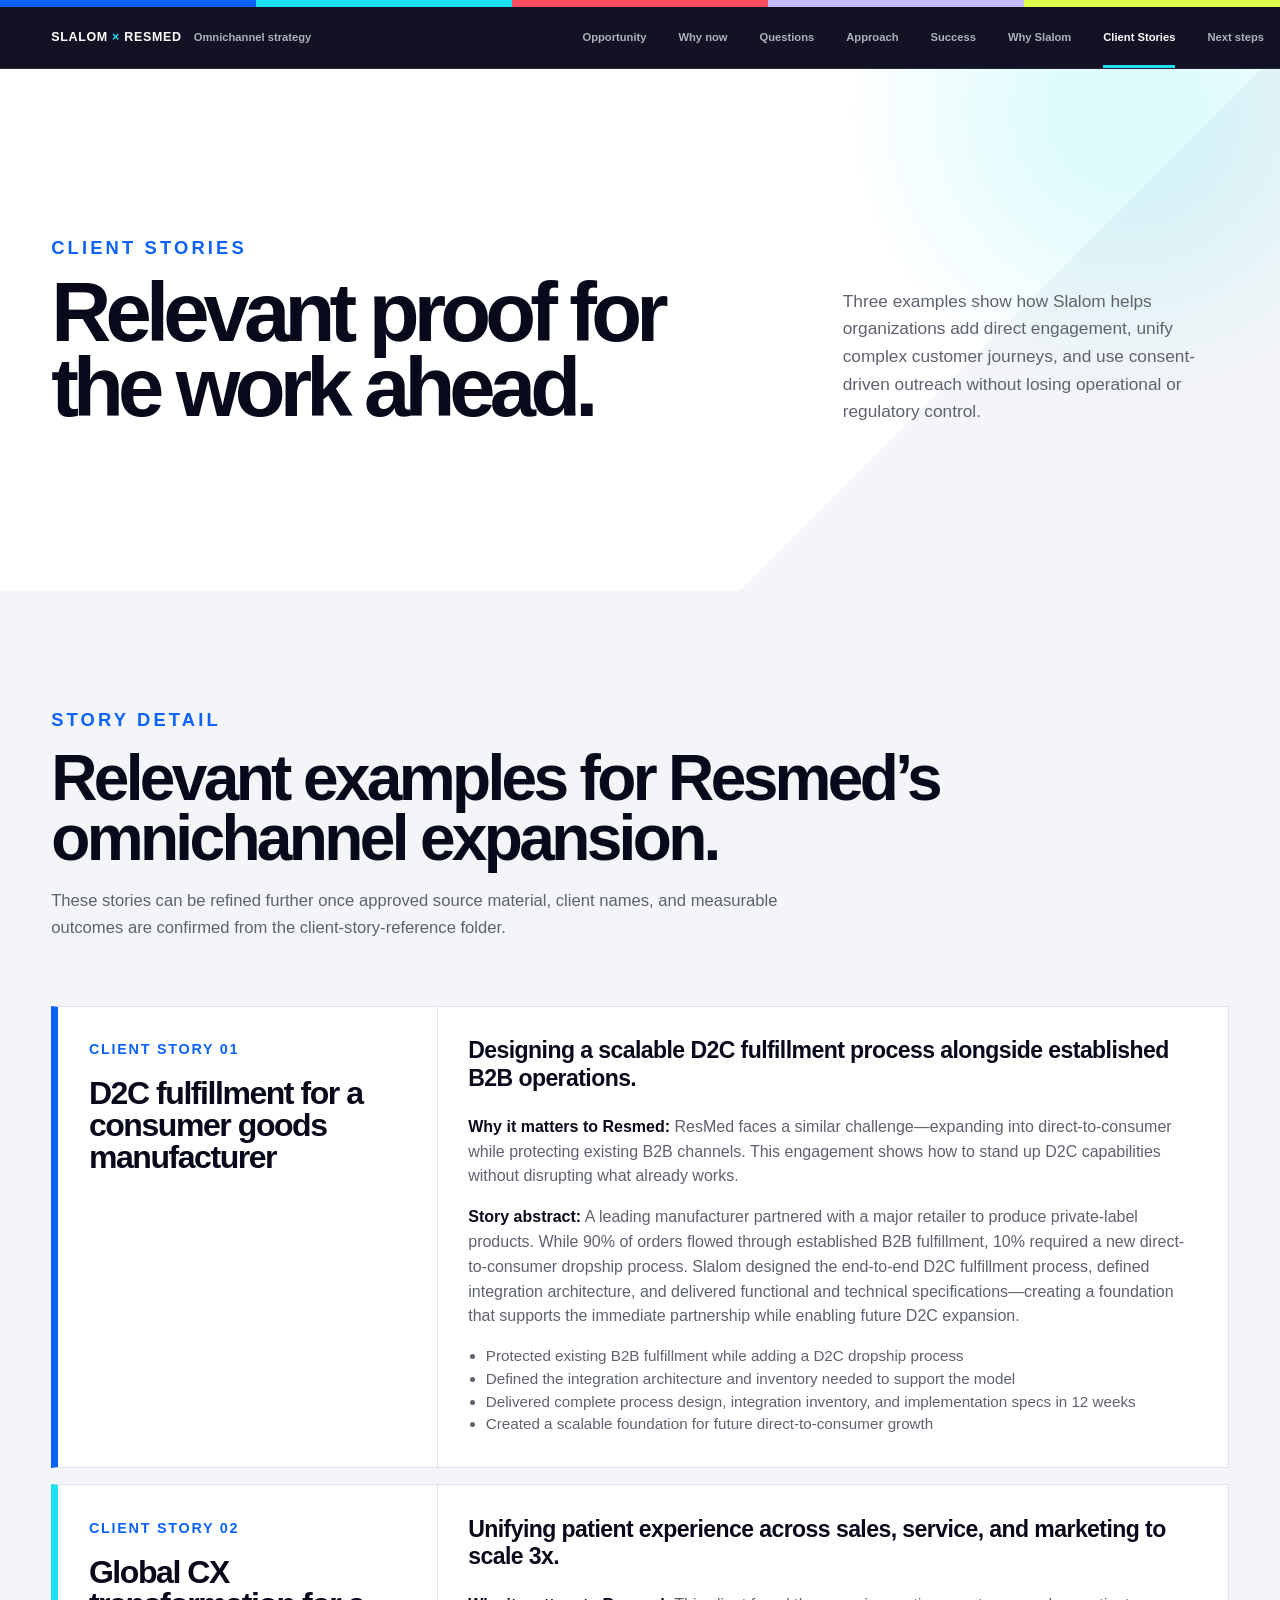
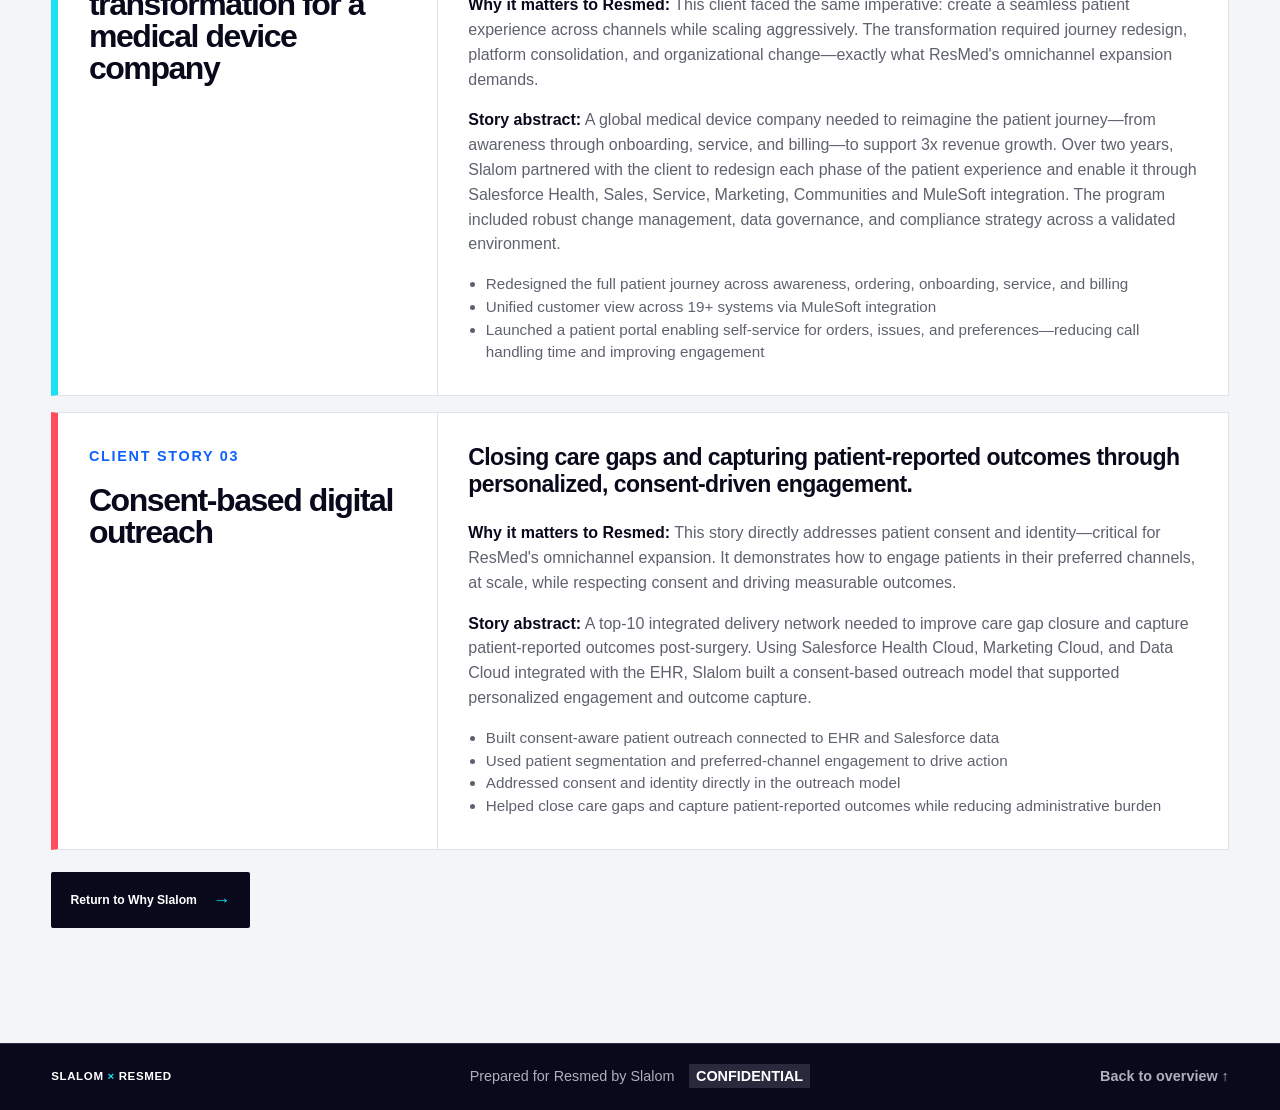
==== commit 75864070: "Changes to story page" ====
--- a/client-stories.html
+++ b/client-stories.html
@@ -61,53 +61,6 @@
         </div>
       </section>
 
-      <section class="section story-index">
-        <div class="shell">
-          <header class="section-heading section-heading-wide reveal">
-            <div><p class="eyebrow">Story themes</p><h2>Evidence mapped to the riskiest questions.</h2></div>
-            <p>Each story maps to a decision Resmed needs to make: how to add D2C without disrupting B2B, how to unify the patient experience at scale, and how to engage patients through consent-aware channels.</p>
-          </header>
-
-          <div class="story-card-grid reveal">
-            <article class="story-card">
-              <span>01</span>
-              <h3>D2C fulfillment for a consumer goods manufacturer</h3>
-              <p>Designed a scalable D2C fulfillment process alongside established B2B operations.</p>
-              <ul>
-                <li>Protected existing B2B fulfillment</li>
-                <li>Defined integration architecture</li>
-                <li>Delivered specs in 12 weeks</li>
-              </ul>
-            </article>
-            <article class="story-card">
-              <span>02</span>
-              <h3>Global CX transformation for a medical device company</h3>
-              <p>Unified patient experience across sales, service, and marketing to scale 3x.</p>
-              <ul>
-                <li>Redesigned the full patient journey</li>
-                <li>Unified 19+ systems with MuleSoft</li>
-                <li>Launched a patient self-service portal</li>
-              </ul>
-            </article>
-            <article class="story-card">
-              <span>03</span>
-              <h3>Consent-based digital outreach</h3>
-              <p>Closed care gaps and captured patient-reported outcomes through personalized, consent-driven engagement.</p>
-              <ul>
-                <li>Integrated EHR and Salesforce data</li>
-                <li>Used preferred-channel outreach</li>
-                <li>Addressed consent and identity directly</li>
-              </ul>
-            </article>
-          </div>
-
-          <blockquote class="story-callout reveal">
-            <span>Most relevant proof point</span>
-            <p>Story 3 is the strongest example for consent and identity resolution because it shows how to engage patients at scale while respecting consent and driving measurable clinical outcomes.</p>
-          </blockquote>
-        </div>
-      </section>
-
       <section class="section story-template">
         <div class="shell">
           <header class="section-heading reveal">
@@ -117,31 +70,31 @@
           </header>
 
           <div class="story-detail-list">
-            <article class="story-detail reveal">
+            <article class="story-detail reveal" id="d2c-fulfillment">
               <header><span>Client story 01</span><h3>D2C fulfillment for a consumer goods manufacturer</h3></header>
               <div>
-                <p><b>Headline:</b> Designing a scalable D2C fulfillment process alongside established B2B operations.</p>
+                <p class="story-headline"><b>Designing a scalable D2C fulfillment process alongside established B2B operations.</b></p>
                 <p><b>Why it matters to Resmed:</b> ResMed faces a similar challenge—expanding into direct-to-consumer while protecting existing B2B channels. This engagement shows how to stand up D2C capabilities without disrupting what already works.</p>
                 <p><b>Story abstract:</b> A leading manufacturer partnered with a major retailer to produce private-label products. While 90% of orders flowed through established B2B fulfillment, 10% required a new direct-to-consumer dropship process. Slalom designed the end-to-end D2C fulfillment process, defined integration architecture, and delivered functional and technical specifications—creating a foundation that supports the immediate partnership while enabling future D2C expansion.</p>
-                <ul><li>Built D2C fulfillment alongside existing B2B operations—not instead of them</li><li>Delivered complete process design, integration inventory, and implementation specs in 12 weeks</li><li>Created a scalable foundation for future direct-to-consumer growth</li></ul>
+                <ul><li>Protected existing B2B fulfillment while adding a D2C dropship process</li><li>Defined the integration architecture and inventory needed to support the model</li><li>Delivered complete process design, integration inventory, and implementation specs in 12 weeks</li><li>Created a scalable foundation for future direct-to-consumer growth</li></ul>
               </div>
             </article>
-            <article class="story-detail reveal">
+            <article class="story-detail reveal" id="medical-device-cx">
               <header><span>Client story 02</span><h3>Global CX transformation for a medical device company</h3></header>
               <div>
-                <p><b>Headline:</b> Unifying patient experience across sales, service, and marketing to scale 3x.</p>
+                <p class="story-headline"><b>Unifying patient experience across sales, service, and marketing to scale 3x.</b></p>
                 <p><b>Why it matters to Resmed:</b> This client faced the same imperative: create a seamless patient experience across channels while scaling aggressively. The transformation required journey redesign, platform consolidation, and organizational change—exactly what ResMed's omnichannel expansion demands.</p>
                 <p><b>Story abstract:</b> A global medical device company needed to reimagine the patient journey—from awareness through onboarding, service, and billing—to support 3x revenue growth. Over two years, Slalom partnered with the client to redesign each phase of the patient experience and enable it through Salesforce Health, Sales, Service, Marketing, Communities and MuleSoft integration. The program included robust change management, data governance, and compliance strategy across a validated environment.</p>
                 <ul><li>Redesigned the full patient journey across awareness, ordering, onboarding, service, and billing</li><li>Unified customer view across 19+ systems via MuleSoft integration</li><li>Launched a patient portal enabling self-service for orders, issues, and preferences—reducing call handling time and improving engagement</li></ul>
               </div>
             </article>
-            <article class="story-detail reveal">
+            <article class="story-detail reveal" id="consent-digital-outreach">
               <header><span>Client story 03</span><h3>Consent-based digital outreach</h3></header>
               <div>
-                <p><b>Headline:</b> Closing care gaps and capturing patient-reported outcomes through personalized, consent-driven engagement.</p>
+                <p class="story-headline"><b>Closing care gaps and capturing patient-reported outcomes through personalized, consent-driven engagement.</b></p>
                 <p><b>Why it matters to Resmed:</b> This story directly addresses patient consent and identity—critical for ResMed's omnichannel expansion. It demonstrates how to engage patients in their preferred channels, at scale, while respecting consent and driving measurable outcomes.</p>
                 <p><b>Story abstract:</b> A top-10 integrated delivery network needed to improve care gap closure and capture patient-reported outcomes post-surgery. Using Salesforce Health Cloud, Marketing Cloud, and Data Cloud integrated with the EHR, Slalom built a consent-based outreach model that supported personalized engagement and outcome capture.</p>
-                <ul><li>Built consent-aware patient outreach connected to EHR data</li><li>Used patient segmentation and preferred-channel engagement to drive action</li><li>Helped close care gaps and capture patient-reported outcomes while reducing administrative burden</li></ul>
+                <ul><li>Built consent-aware patient outreach connected to EHR and Salesforce data</li><li>Used patient segmentation and preferred-channel engagement to drive action</li><li>Addressed consent and identity directly in the outreach model</li><li>Helped close care gaps and capture patient-reported outcomes while reducing administrative burden</li></ul>
               </div>
             </article>
           </div>
--- a/styles.css
+++ b/styles.css
@@ -1248,6 +1248,19 @@
   line-height: 1.5;
 }
 
+.proof-card-link {
+  margin-top: 1.2rem;
+  color: var(--blue);
+  font-size: 0.9rem;
+  font-weight: 850;
+  text-decoration: none;
+}
+
+.proof-card-link:hover {
+  text-decoration: underline;
+  text-underline-offset: 4px;
+}
+
 .proof-link {
   margin-top: 1.4rem;
 }
@@ -1284,71 +1297,10 @@
   line-height: 1.6;
 }
 
-.story-index {
-  background: var(--paper);
-}
-
-.story-card-grid {
-  display: grid;
-  grid-template-columns: repeat(3, 1fr);
-  gap: 0.75rem;
-}
-
-.story-card {
-  min-height: 420px;
-  display: flex;
-  flex-direction: column;
-  padding: clamp(1.7rem, 2.7vw, 2.8rem);
-  background: var(--paper);
-  border: 1px solid var(--line);
-  border-top: 7px solid var(--blue);
-  box-shadow: 0 10px 35px rgba(9, 9, 28, 0.045);
-}
-
-.story-card:nth-child(2) { border-top-color: var(--cyan); }
-.story-card:nth-child(3) { border-top-color: var(--coral); }
-
-.story-card > span {
-  margin-bottom: auto;
-  color: #b7bac3;
-  font-size: 1.44rem;
-  font-weight: 900;
-}
-
-.story-card h3 {
-  margin-bottom: 1rem;
-  font-size: clamp(1.65rem, 2.3vw, 2.6rem);
-  line-height: 1;
-  letter-spacing: -0.04em;
-}
-
-.story-card p {
-  color: var(--muted);
-  font-size: 0.95rem;
-}
-
-.story-card ul,
 .story-detail-list {
   list-style: none;
   margin: 0;
   padding: 0;
-}
-
-.story-card li {
-  position: relative;
-  padding: 0.35rem 0 0.35rem 1rem;
-  color: var(--muted);
-  font-size: 0.9rem;
-}
-
-.story-card li::before {
-  content: "";
-  position: absolute;
-  top: 0.88rem;
-  left: 0;
-  width: 0.34rem;
-  height: 0.34rem;
-  background: var(--blue);
 }
 
 .story-template {
@@ -1399,6 +1351,14 @@
   color: var(--muted);
   font-size: 1rem;
   line-height: 1.55;
+}
+
+.story-detail .story-headline {
+  color: var(--ink);
+  font-size: clamp(1.25rem, 1.8vw, 1.65rem);
+  font-weight: 850;
+  line-height: 1.18;
+  letter-spacing: -0.025em;
 }
 
 .story-detail p:last-child {
@@ -1704,11 +1664,9 @@
   .market-note { grid-column: 1; margin-top: 0; }
   .force-grid,
   .proof-grid,
-  .story-card-grid,
   .difference-grid { grid-template-columns: 1fr; }
   .force-card,
   .proof-card,
-  .story-card,
   .difference { min-height: auto; }
   .story-detail { grid-template-columns: 1fr; }
   .story-detail header { border-right: 0; border-bottom: 1px solid var(--line); }
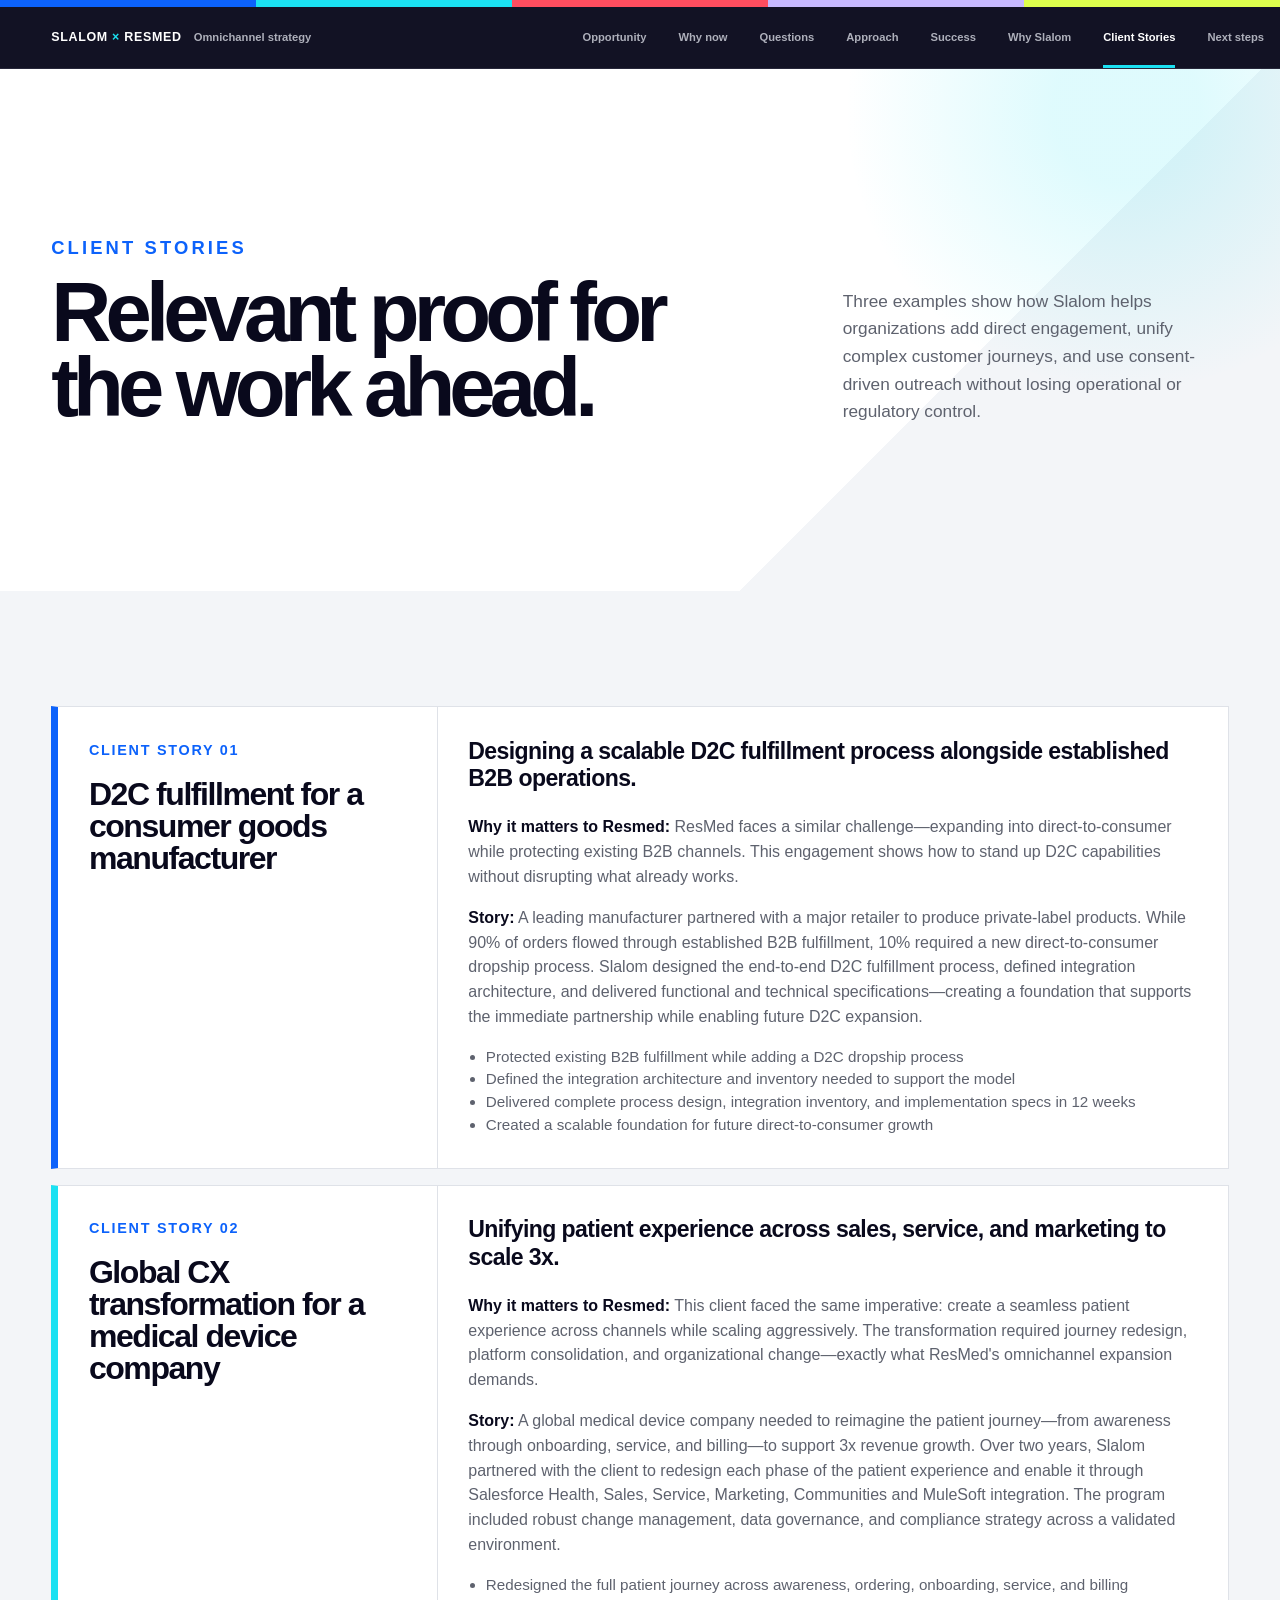
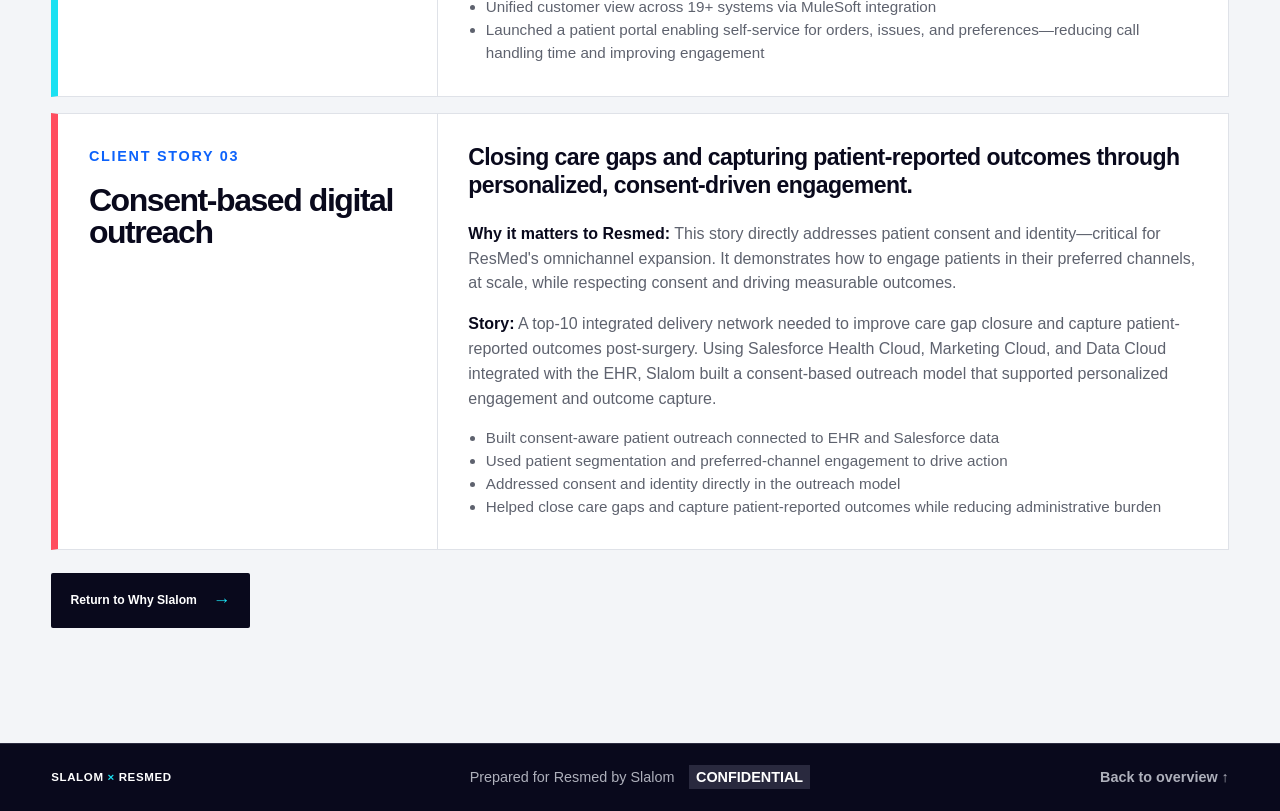
==== commit e5de5b3a: "updated client story copy" ====
--- a/client-stories.html
+++ b/client-stories.html
@@ -63,19 +63,13 @@
 
       <section class="section story-template">
         <div class="shell">
-          <header class="section-heading reveal">
-            <p class="eyebrow">Story detail</p>
-            <h2>Relevant examples for Resmed’s omnichannel expansion.</h2>
-            <p>These stories can be refined further once approved source material, client names, and measurable outcomes are confirmed from the client-story-reference folder.</p>
-          </header>
-
-          <div class="story-detail-list">
+            <div class="story-detail-list">
             <article class="story-detail reveal" id="d2c-fulfillment">
               <header><span>Client story 01</span><h3>D2C fulfillment for a consumer goods manufacturer</h3></header>
               <div>
                 <p class="story-headline"><b>Designing a scalable D2C fulfillment process alongside established B2B operations.</b></p>
                 <p><b>Why it matters to Resmed:</b> ResMed faces a similar challenge—expanding into direct-to-consumer while protecting existing B2B channels. This engagement shows how to stand up D2C capabilities without disrupting what already works.</p>
-                <p><b>Story abstract:</b> A leading manufacturer partnered with a major retailer to produce private-label products. While 90% of orders flowed through established B2B fulfillment, 10% required a new direct-to-consumer dropship process. Slalom designed the end-to-end D2C fulfillment process, defined integration architecture, and delivered functional and technical specifications—creating a foundation that supports the immediate partnership while enabling future D2C expansion.</p>
+                <p><b>Story:</b> A leading manufacturer partnered with a major retailer to produce private-label products. While 90% of orders flowed through established B2B fulfillment, 10% required a new direct-to-consumer dropship process. Slalom designed the end-to-end D2C fulfillment process, defined integration architecture, and delivered functional and technical specifications—creating a foundation that supports the immediate partnership while enabling future D2C expansion.</p>
                 <ul><li>Protected existing B2B fulfillment while adding a D2C dropship process</li><li>Defined the integration architecture and inventory needed to support the model</li><li>Delivered complete process design, integration inventory, and implementation specs in 12 weeks</li><li>Created a scalable foundation for future direct-to-consumer growth</li></ul>
               </div>
             </article>
@@ -84,7 +78,7 @@
               <div>
                 <p class="story-headline"><b>Unifying patient experience across sales, service, and marketing to scale 3x.</b></p>
                 <p><b>Why it matters to Resmed:</b> This client faced the same imperative: create a seamless patient experience across channels while scaling aggressively. The transformation required journey redesign, platform consolidation, and organizational change—exactly what ResMed's omnichannel expansion demands.</p>
-                <p><b>Story abstract:</b> A global medical device company needed to reimagine the patient journey—from awareness through onboarding, service, and billing—to support 3x revenue growth. Over two years, Slalom partnered with the client to redesign each phase of the patient experience and enable it through Salesforce Health, Sales, Service, Marketing, Communities and MuleSoft integration. The program included robust change management, data governance, and compliance strategy across a validated environment.</p>
+                <p><b>Story:</b> A global medical device company needed to reimagine the patient journey—from awareness through onboarding, service, and billing—to support 3x revenue growth. Over two years, Slalom partnered with the client to redesign each phase of the patient experience and enable it through Salesforce Health, Sales, Service, Marketing, Communities and MuleSoft integration. The program included robust change management, data governance, and compliance strategy across a validated environment.</p>
                 <ul><li>Redesigned the full patient journey across awareness, ordering, onboarding, service, and billing</li><li>Unified customer view across 19+ systems via MuleSoft integration</li><li>Launched a patient portal enabling self-service for orders, issues, and preferences—reducing call handling time and improving engagement</li></ul>
               </div>
             </article>
@@ -93,7 +87,7 @@
               <div>
                 <p class="story-headline"><b>Closing care gaps and capturing patient-reported outcomes through personalized, consent-driven engagement.</b></p>
                 <p><b>Why it matters to Resmed:</b> This story directly addresses patient consent and identity—critical for ResMed's omnichannel expansion. It demonstrates how to engage patients in their preferred channels, at scale, while respecting consent and driving measurable outcomes.</p>
-                <p><b>Story abstract:</b> A top-10 integrated delivery network needed to improve care gap closure and capture patient-reported outcomes post-surgery. Using Salesforce Health Cloud, Marketing Cloud, and Data Cloud integrated with the EHR, Slalom built a consent-based outreach model that supported personalized engagement and outcome capture.</p>
+                <p><b>Story:</b> A top-10 integrated delivery network needed to improve care gap closure and capture patient-reported outcomes post-surgery. Using Salesforce Health Cloud, Marketing Cloud, and Data Cloud integrated with the EHR, Slalom built a consent-based outreach model that supported personalized engagement and outcome capture.</p>
                 <ul><li>Built consent-aware patient outreach connected to EHR and Salesforce data</li><li>Used patient segmentation and preferred-channel engagement to drive action</li><li>Addressed consent and identity directly in the outreach model</li><li>Helped close care gaps and capture patient-reported outcomes while reducing administrative burden</li></ul>
               </div>
             </article>
--- a/styles.css
+++ b/styles.css
@@ -17,6 +17,15 @@
   --shell: 1480px;
   --gutter: clamp(1.25rem, 4vw, 4.75rem);
   --section: clamp(5.25rem, 9vw, 9rem);
+  --type-label-sm: 0.9rem;
+  --type-label-md: 1.15rem;
+  --type-label-lg: 1.32rem;
+  --type-index-md: 1.44rem;
+  --type-body-sm: 0.82rem;
+  --type-body-md: 0.95rem;
+  --type-body-lg: 1.125rem;
+  --type-card-heading: clamp(1.55rem, 2.2vw, 2.4rem);
+  --type-section-heading: clamp(2.9rem, 5vw, 5.6rem);
   --shadow: 0 18px 50px rgba(9, 9, 28, 0.08);
 }
 
@@ -146,6 +155,7 @@
   background: rgba(9, 9, 28, 0.96);
   color: var(--paper);
   border-bottom: 1px solid #27273a;
+  -webkit-backdrop-filter: blur(16px);
   backdrop-filter: blur(16px);
 }
 
@@ -218,17 +228,64 @@
   background: var(--cyan);
 }
 
+.label,
+.eyebrow,
+.inflection-heading span,
+.week-plan-heading span,
+.question-thesis > span,
+.domain header p,
+.domain h4,
+.phase > span,
+.phase em,
+.phase-one-header span,
+.outcome-panel > span,
+.future-phase > span,
+.team-heading > span,
+.ways-working > span,
+.closing-note > span,
+.story-detail header span {
+  color: var(--label-color, var(--blue));
+  font-size: var(--label-size, var(--type-label-md));
+  font-weight: var(--label-weight, 900);
+  letter-spacing: var(--label-tracking, 0.13em);
+  text-transform: uppercase;
+}
+
+.index-mark {
+  display: block;
+  color: #b7bac3;
+  font-size: var(--type-index-md);
+  font-weight: 900;
+  line-height: 1;
+}
+
+.surface-card,
+.journey-card,
+.force-card,
+.domain,
+.workstream,
+.metric,
+.proof-card,
+.story-detail {
+  background: var(--surface-bg, var(--paper));
+  border: 1px solid var(--line);
+}
+
+.elevated-card,
+.journey-card,
+.force-card,
+.proof-card {
+  box-shadow: var(--card-shadow, 0 10px 35px rgba(9, 9, 28, 0.045));
+}
+
 .eyebrow {
   margin-bottom: 0.9rem;
-  color: var(--blue);
-  font-size: 1.15rem;
-  font-weight: 900;
-  letter-spacing: 0.17em;
-  text-transform: uppercase;
+  --label-size: var(--type-label-md);
+  --label-tracking: 0.17em;
 }
 
 .eyebrow-light {
-  color: var(--cyan);
+  --label-color: var(--cyan);
 }
 
 .button {
@@ -329,7 +386,7 @@
 .market-pulse h2,
 .next-copy h2 {
   margin-bottom: 1.2rem;
-  font-size: clamp(2.9rem, 5vw, 5.6rem);
+  font-size: var(--type-section-heading);
   line-height: 0.94;
   letter-spacing: -0.057em;
 }
@@ -394,21 +451,16 @@
   display: flex;
   flex-direction: column;
   padding: 1.25rem;
-  background: var(--paper);
-  border: 1px solid var(--line);
+  --card-shadow: 0 9px 28px rgba(9, 9, 28, 0.05);
   border-top: 6px solid var(--blue);
-  box-shadow: 0 9px 28px rgba(9, 9, 28, 0.05);
   transition: transform 180ms ease, box-shadow 180ms ease;
 }
 
 .journey-card.owner-partner { border-top-color: var(--purple); }
 .journey-card:hover { transform: translateY(-4px); box-shadow: var(--shadow); }
 
-.journey-number {
+.journey-card .index-mark {
   margin-bottom: auto;
-  color: #bcc0c9;
-  font-size: 0.72rem;
-  font-weight: 900;
   letter-spacing: 0.08em;
 }
 
@@ -536,21 +588,15 @@
 .force-card {
   min-height: 430px;
   padding: clamp(1.8rem, 3vw, 3rem);
-  background: var(--paper);
-  border: 1px solid var(--line);
   border-top: 7px solid var(--blue);
-  box-shadow: 0 10px 35px rgba(9, 9, 28, 0.045);
 }
 
 .force-card:nth-child(2) { border-top-color: var(--cyan); }
 .force-card:nth-child(3) { border-top-color: var(--coral); }
 
-.card-index {
+.force-card .index-mark {
   display: block;
   margin-bottom: clamp(3rem, 6vw, 6rem);
-  color: #b7bac3;
-  font-size: 2.16rem;
-  font-weight: 900;
 }
 
 .force-card h3 {
@@ -592,11 +638,8 @@
 
 .inflection-heading span,
 .week-plan-heading span {
-  color: var(--blue);
-  font-size: 1.32rem;
-  font-weight: 900;
-  letter-spacing: 0.14em;
-  text-transform: uppercase;
+  --label-size: var(--type-label-lg);
+  --label-tracking: 0.14em;
 }
 
 .inflection-heading strong,
@@ -670,11 +713,8 @@
 }
 
 .question-thesis > span {
-  color: var(--cyan);
-  font-size: 0.64rem;
-  font-weight: 900;
-  letter-spacing: 0.13em;
-  text-transform: uppercase;
+  --label-color: var(--cyan);
+  --label-size: var(--type-label-sm);
 }
 
 .question-thesis > p {
@@ -712,8 +752,6 @@
 
 .domain {
   --domain-accent: var(--blue);
-  background: var(--paper);
-  border: 1px solid var(--line);
   border-top: 7px solid var(--domain-accent);
 }
 
@@ -731,20 +769,12 @@
   border-bottom: 1px solid var(--line);
 }
 
-.domain > header > span {
-  color: var(--domain-accent);
-  font-size: clamp(2.5rem, 5vw, 5rem);
-  font-weight: 850;
-  line-height: 1;
-}
-
 .domain header p {
   margin-bottom: 0.2rem;
-  color: var(--muted);
-  font-size: 0.67rem;
-  font-weight: 850;
-  letter-spacing: 0.08em;
-  text-transform: uppercase;
+  --label-color: var(--muted);
+  --label-size: 1.1rem;
+  --label-weight: 850;
+  --label-tracking: 0.08em;
 }
 
 .domain header h3 {
@@ -770,10 +800,9 @@
 
 .domain h4 {
   margin-bottom: 1.2rem;
-  color: var(--domain-accent);
-  font-size: 0.9rem;
-  letter-spacing: 0.12em;
-  text-transform: uppercase;
+  --label-color: var(--domain-accent);
+  --label-size: var(--type-label-sm);
+  --label-tracking: 0.12em;
 }
 
 .domain ul {
@@ -807,7 +836,7 @@
 
 .domain-considerations li {
   color: var(--muted);
-  font-size: 0.76rem;
+  font-size: 1rem;
   line-height: 1.45;
 }
 
@@ -861,11 +890,7 @@
 }
 
 .phase > span {
-  color: var(--blue);
-  font-size: 1.32rem;
-  font-weight: 900;
-  letter-spacing: 0.13em;
-  text-transform: uppercase;
+  --label-size: var(--type-label-lg);
 }
 
 .phase.active > span { color: var(--cyan); }
@@ -893,11 +918,9 @@
 .phase.active p { color: #c6c7cf; }
 
 .phase em {
-  color: var(--blue);
-  font-size: 1.15rem;
+  --label-size: var(--type-label-md);
+  --label-weight: 700;
   font-style: normal;
-  font-weight: 700;
-  text-transform: uppercase;
 }
 
 .phase.active em { color: var(--cyan); }
@@ -920,11 +943,7 @@
 .team-heading > span,
 .ways-working > span,
 .closing-note > span {
-  color: var(--blue);
-  font-size: 1.32rem;
-  font-weight: 900;
-  letter-spacing: 0.13em;
-  text-transform: uppercase;
+  --label-size: var(--type-label-lg);
 }
 
 .phase-one-header h3 {
@@ -949,8 +968,6 @@
 .workstream {
   min-height: 300px;
   padding: 1.5rem;
-  background: var(--paper);
-  border: 1px solid var(--line);
   border-top: 6px solid var(--blue);
 }
 
@@ -1027,8 +1044,8 @@
 
 .outcome-panel li {
   color: var(--paper);
-  font-size: 0.82rem;
-  font-weight: 750;
+  font-size: 1.1rem;
+  font-weight: 500;
 }
 
 .outcome-panel li::before {
@@ -1125,8 +1142,6 @@
 .metric {
   display: grid;
   grid-template-columns: minmax(320px, 0.7fr) minmax(0, 1fr);
-  background: var(--paper);
-  border: 1px solid var(--line);
   border-left: 7px solid var(--blue);
 }
 
@@ -1145,12 +1160,6 @@
   grid-template-columns: auto 1fr;
   gap: 1.4rem;
   border-right: 1px solid var(--line);
-}
-
-.metric header > span {
-  color: var(--blue);
-  font-size: 0.72rem;
-  font-weight: 900;
 }
 
 .metric h3 {
@@ -1163,7 +1172,7 @@
 .metric header p {
   margin-bottom: 0;
   color: var(--muted);
-  font-size: 0.82rem;
+  font-size: 1.3rem;
 }
 
 .metric > div > p {
@@ -1184,7 +1193,7 @@
 .metric li {
   position: relative;
   padding-left: 1rem;
-  font-size: 1.125rem;
+  font-size: var(--type-body-lg);
   font-weight: 500;
 }
 
@@ -1218,25 +1227,19 @@
   display: flex;
   flex-direction: column;
   padding: clamp(1.6rem, 2.7vw, 2.6rem);
-  background: var(--paper);
-  border: 1px solid var(--line);
   border-top: 7px solid var(--blue);
-  box-shadow: 0 10px 35px rgba(9, 9, 28, 0.045);
 }
 
 .proof-card:nth-child(2) { border-top-color: var(--cyan); }
 .proof-card:nth-child(3) { border-top-color: var(--coral); }
 
-.proof-card span {
+.proof-card .index-mark {
   margin-bottom: auto;
-  color: #b7bac3;
-  font-size: 1.44rem;
-  font-weight: 900;
 }
 
 .proof-card h3 {
   margin-bottom: 0.9rem;
-  font-size: clamp(1.55rem, 2.2vw, 2.4rem);
+  font-size: var(--type-card-heading);
   line-height: 1;
   letter-spacing: -0.04em;
 }
@@ -1244,7 +1247,7 @@
 .proof-card p {
   margin-bottom: 0;
   color: var(--muted);
-  font-size: 0.95rem;
+  font-size: var(--type-body-md);
   line-height: 1.5;
 }
 
@@ -1299,6 +1302,8 @@
 
 .story-detail-list {
   list-style: none;
+  display: grid;
+  gap: 1rem;
   margin: 0;
   padding: 0;
 }
@@ -1307,16 +1312,9 @@
   background: var(--cloud);
 }
 
-.story-detail-list {
-  display: grid;
-  gap: 1rem;
-}
-
 .story-detail {
   display: grid;
   grid-template-columns: minmax(240px, 0.48fr) minmax(0, 1fr);
-  background: var(--paper);
-  border: 1px solid var(--line);
   border-left: 7px solid var(--blue);
 }
 
@@ -1333,11 +1331,8 @@
 }
 
 .story-detail header span {
-  color: var(--blue);
-  font-size: 0.9rem;
-  font-weight: 900;
-  letter-spacing: 0.12em;
-  text-transform: uppercase;
+  --label-size: var(--type-label-sm);
+  --label-tracking: 0.12em;
 }
 
 .story-detail h3 {
@@ -1409,12 +1404,9 @@
 .difference:nth-child(2) { border-top-color: var(--cyan); }
 .difference:nth-child(3) { border-top-color: var(--coral); }
 
-.difference > span {
+.difference > .index-mark {
   display: block;
   margin-bottom: clamp(3.5rem, 7vw, 6.5rem);
-  color: var(--cyan);
-  font-size: 1.44rem;
-  font-weight: 900;
 }
 
 .difference h3 {
@@ -1426,7 +1418,7 @@
 
 .difference p {
   color: #aeb0bb;
-  font-size: 0.82rem;
+  font-size: 1rem;
 }
 
 .difference .difference-lede {
@@ -1435,7 +1427,7 @@
   font-weight: 750;
 }
 
-.difference li { color: #c4c5cc; }
+.difference li { color: #c4c5cc; font-size: 1rem; }
 .difference li::before { background: var(--cyan); }
 
 .team-model {
@@ -1670,8 +1662,8 @@
   .difference { min-height: auto; }
   .story-detail { grid-template-columns: 1fr; }
   .story-detail header { border-right: 0; border-bottom: 1px solid var(--line); }
-  .card-index,
-  .difference > span { margin-bottom: 3rem; }
+  .force-card .index-mark,
+  .difference > .index-mark { margin-bottom: 3rem; }
   .inflection-track { overflow-x: auto; grid-template-columns: repeat(6, minmax(180px, 1fr)); padding-bottom: 1rem; }
   .phase-roadmap { grid-template-columns: 1fr; }
   .phase { min-height: 260px; }
@@ -1696,7 +1688,6 @@
   .hero h1 { font-size: clamp(3.15rem, 15vw, 5.5rem); }
   .stories-hero h1 { font-size: clamp(3.15rem, 14vw, 5.5rem); }
   .hero-image { margin-right: 14px; box-shadow: 14px 14px 0 var(--cyan); }
-  .signal-metrics { grid-template-columns: 1fr; }
   .section-heading h2,
   .market-pulse h2 { font-size: clamp(2.65rem, 12vw, 4rem); }
   .journey-legend { justify-content: flex-start; flex-wrap: wrap; }
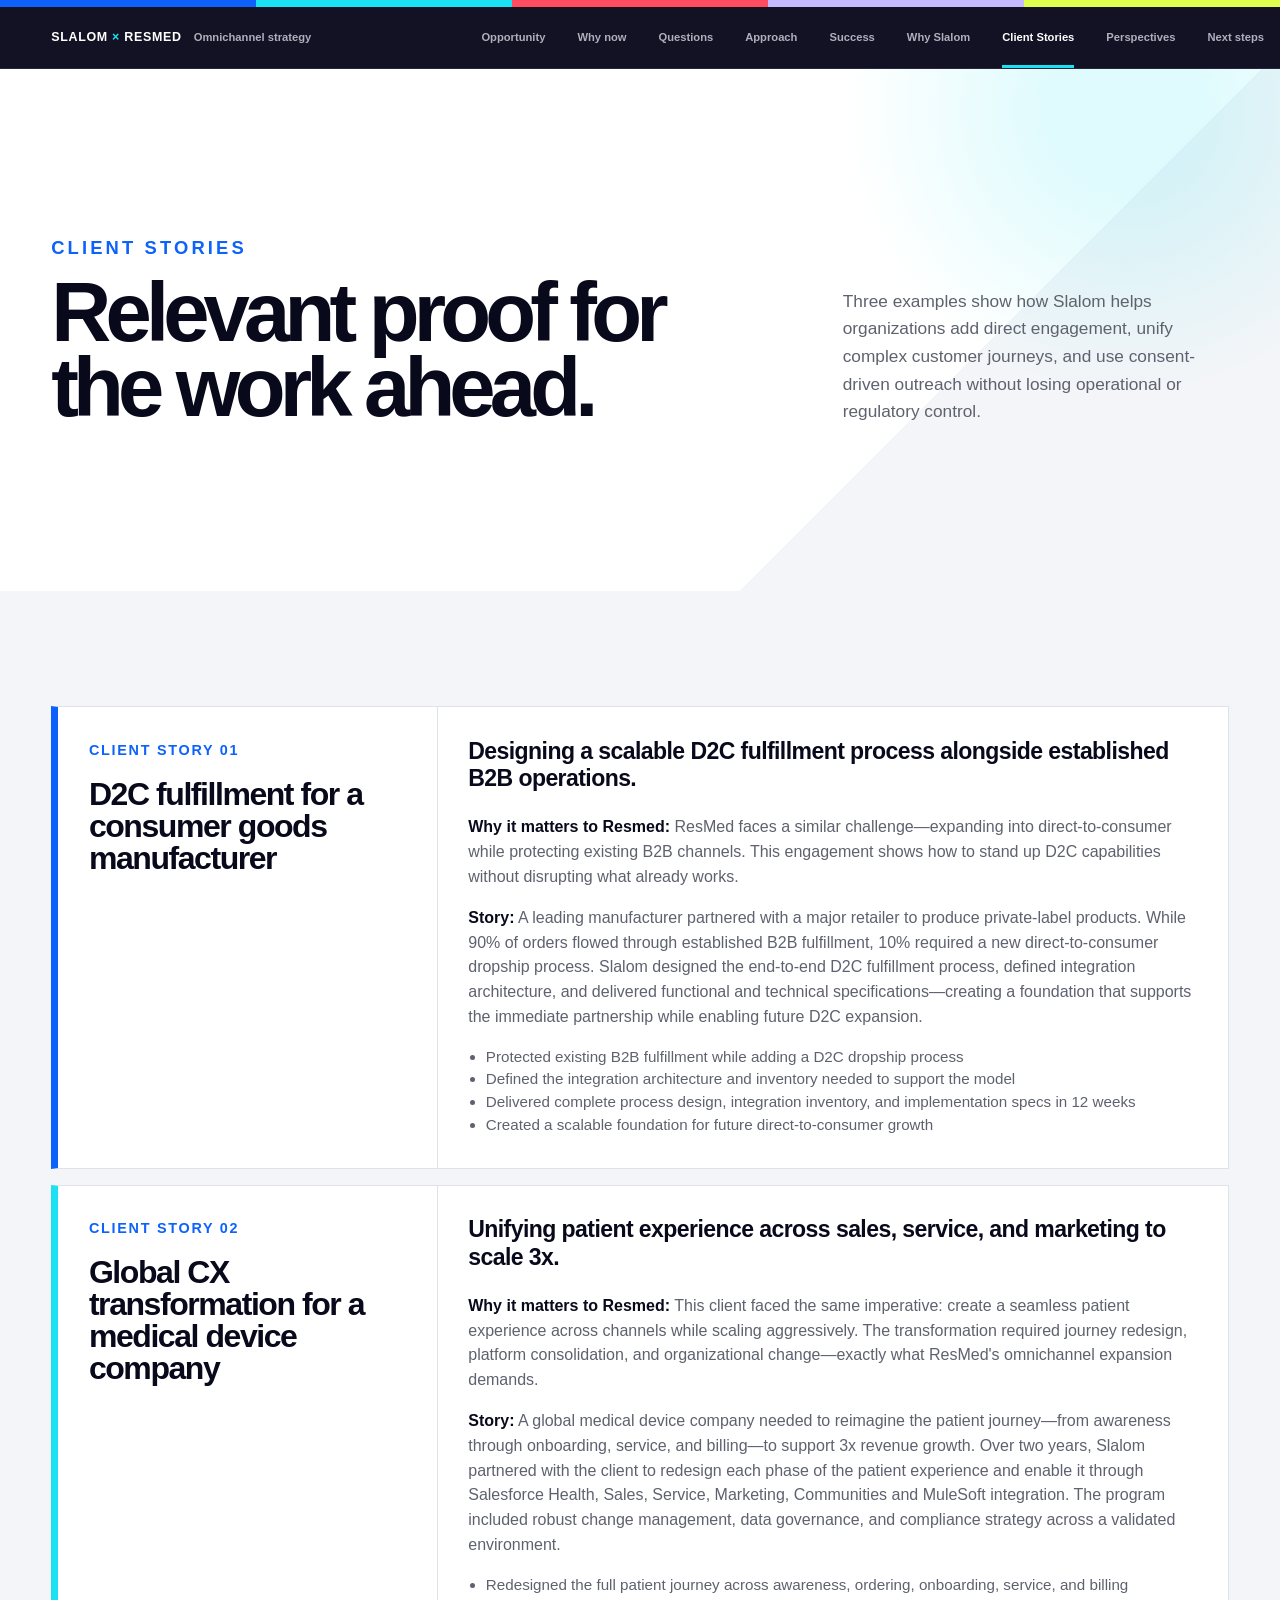
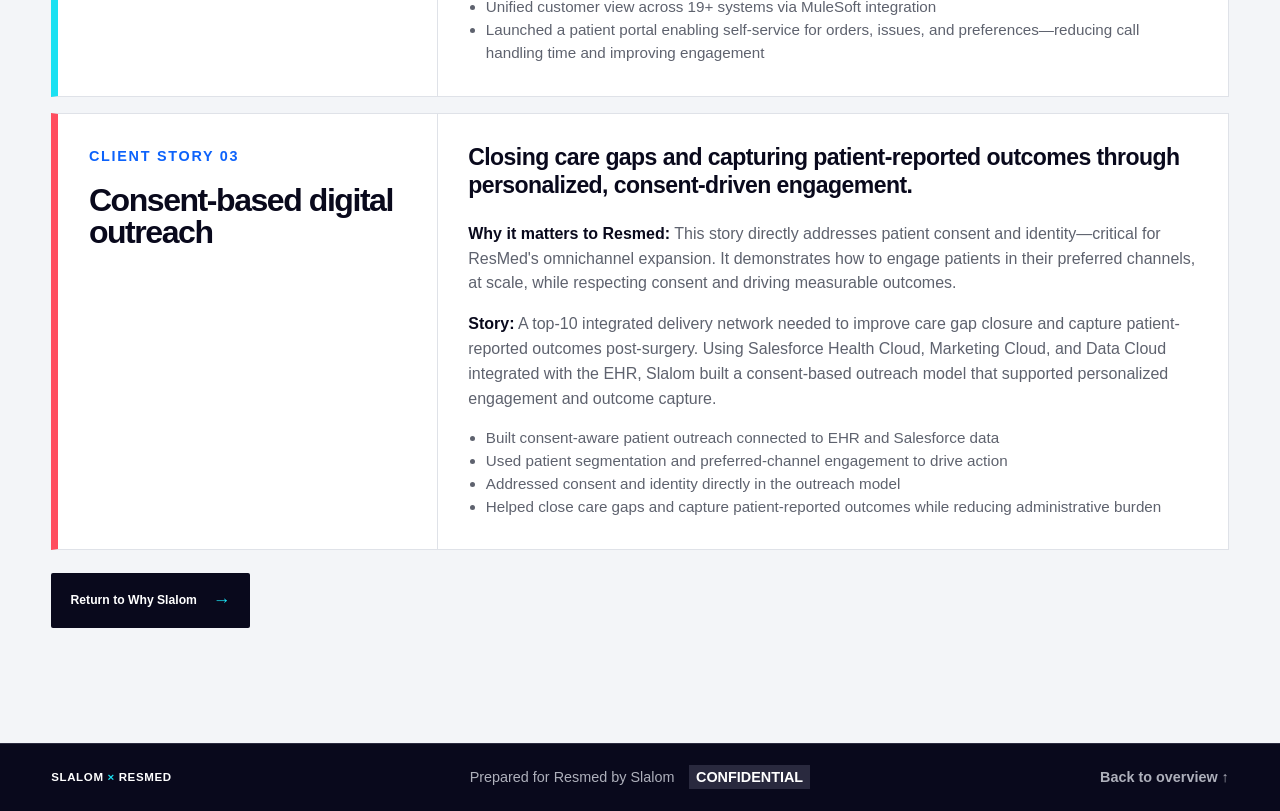
==== commit 598ff755: "added a perspecitves page" ====
--- a/client-stories.html
+++ b/client-stories.html
@@ -3,7 +3,6 @@
   <head>
     <meta charset="UTF-8" />
     <meta name="viewport" content="width=device-width, initial-scale=1.0" />
-    <meta name="theme-color" content="#09091c" />
     <link rel="icon" href="og.png" type="image/png" />
     <meta
       name="description"
@@ -44,6 +43,7 @@
         <a href="index.html#success">Success</a>
         <a href="index.html#why-slalom">Why Slalom</a>
         <a href="#client-stories" class="active">Client Stories</a>
+        <a href="perspectives.html">Perspectives</a>
         <a href="index.html#next-steps">Next steps</a>
       </nav>
     </header>
--- a/styles.css
+++ b/styles.css
@@ -191,7 +191,7 @@
   display: flex;
   align-items: stretch;
   overflow-x: auto;
-  scrollbar-width: none;
+  -ms-overflow-style: none;
 }
 
 .site-nav::-webkit-scrollbar { display: none; }
@@ -1375,8 +1375,120 @@
   line-height: 1.5;
 }
 
+.story-detail .story-link {
+  display: inline-block;
+  margin-top: 1rem;
+  color: var(--blue);
+  font-size: 0.9rem;
+  font-weight: 850;
+  text-decoration: none;
+}
+
+.story-detail .story-link:hover {
+  text-decoration: underline;
+  text-underline-offset: 4px;
+}
+
 .story-return {
   margin-top: 1.4rem;
+}
+
+.perspectives-hero {
+  min-height: 52svh;
+  display: grid;
+  align-items: center;
+  background:
+    radial-gradient(circle at 86% 10%, rgba(12, 98, 251, 0.12) 0 8%, transparent 20%),
+    linear-gradient(135deg, #fff 0 68%, #f3f5f8 68%);
+}
+
+.perspectives-hero-grid {
+  display: grid;
+  grid-template-columns: minmax(0, 1.1fr) minmax(260px, 0.6fr);
+  align-items: end;
+  gap: clamp(2rem, 5vw, 5rem);
+}
+
+.perspectives-hero h1 {
+  max-width: 900px;
+  margin-bottom: 0;
+  font-size: clamp(3.2rem, 6vw, 6.4rem);
+  line-height: 0.92;
+  letter-spacing: -0.07em;
+}
+
+.perspectives-hero-lede {
+  margin-bottom: 0;
+  color: var(--muted);
+  font-size: clamp(1.05rem, 1.35vw, 1.3rem);
+  line-height: 1.6;
+}
+
+.perspective-grid {
+  display: grid;
+  grid-template-columns: repeat(3, minmax(0, 1fr));
+  gap: 1rem;
+}
+
+.perspective-card {
+  display: flex;
+  flex-direction: column;
+  min-height: 100%;
+  padding: clamp(1.5rem, 2.1vw, 2.4rem);
+  background: var(--paper);
+  border-top: 7px solid var(--blue);
+  box-shadow: var(--shadow);
+}
+
+.perspective-card:nth-child(2) { border-top-color: var(--cyan); }
+.perspective-card:nth-child(3) { border-top-color: var(--coral); }
+
+.perspective-card span {
+  margin-bottom: auto;
+  color: var(--muted);
+  font-size: 0.7rem;
+  font-weight: 900;
+  letter-spacing: 0.14em;
+  text-transform: uppercase;
+}
+
+.perspective-card h3 {
+  margin: 1rem 0 0.8rem;
+  font-size: clamp(1.65rem, 2vw, 2.3rem);
+  line-height: 1.04;
+  letter-spacing: -0.05em;
+}
+
+.perspective-card p {
+  margin-bottom: 1.2rem;
+  color: var(--muted);
+  font-size: 1rem;
+  line-height: 1.6;
+}
+
+.perspective-card a {
+  display: inline-flex;
+  align-items: center;
+  gap: 0.35rem;
+  margin-top: auto;
+  color: var(--blue);
+  font-size: 0.9rem;
+  font-weight: 850;
+  text-decoration: none;
+}
+
+.perspective-card a:hover {
+  text-decoration: underline;
+  text-underline-offset: 4px;
+}
+
+.perspectives-return {
+  margin-top: 1.4rem;
+}
+
+@media (max-width: 900px) {
+  .perspectives-hero-grid,
+  .perspective-grid { grid-template-columns: 1fr; }
 }
 
 .partner {
@@ -1659,7 +1771,7 @@
   .difference-grid { grid-template-columns: 1fr; }
   .force-card,
   .proof-card,
-  .difference { min-height: auto; }
+  .difference { min-height: 0; }
   .story-detail { grid-template-columns: 1fr; }
   .story-detail header { border-right: 0; border-bottom: 1px solid var(--line); }
   .force-card .index-mark,
@@ -1684,7 +1796,7 @@
   html { scroll-padding-top: 112px; }
   .brand-lockup { justify-content: space-between; }
   .brand-lockup small { font-size: 0.64rem; }
-  .hero { min-height: auto; padding-top: 4rem; }
+  .hero { min-height: 0; padding-top: 4rem; }
   .hero h1 { font-size: clamp(3.15rem, 15vw, 5.5rem); }
   .stories-hero h1 { font-size: clamp(3.15rem, 14vw, 5.5rem); }
   .hero-image { margin-right: 14px; box-shadow: 14px 14px 0 var(--cyan); }
@@ -1748,5 +1860,5 @@
   .hero-image,
   .market-pulse,
   .partner,
-  .next-steps { print-color-adjust: exact; -webkit-print-color-adjust: exact; }
-}
+  .next-steps { -webkit-print-color-adjust: exact; print-color-adjust: exact; }
+}
